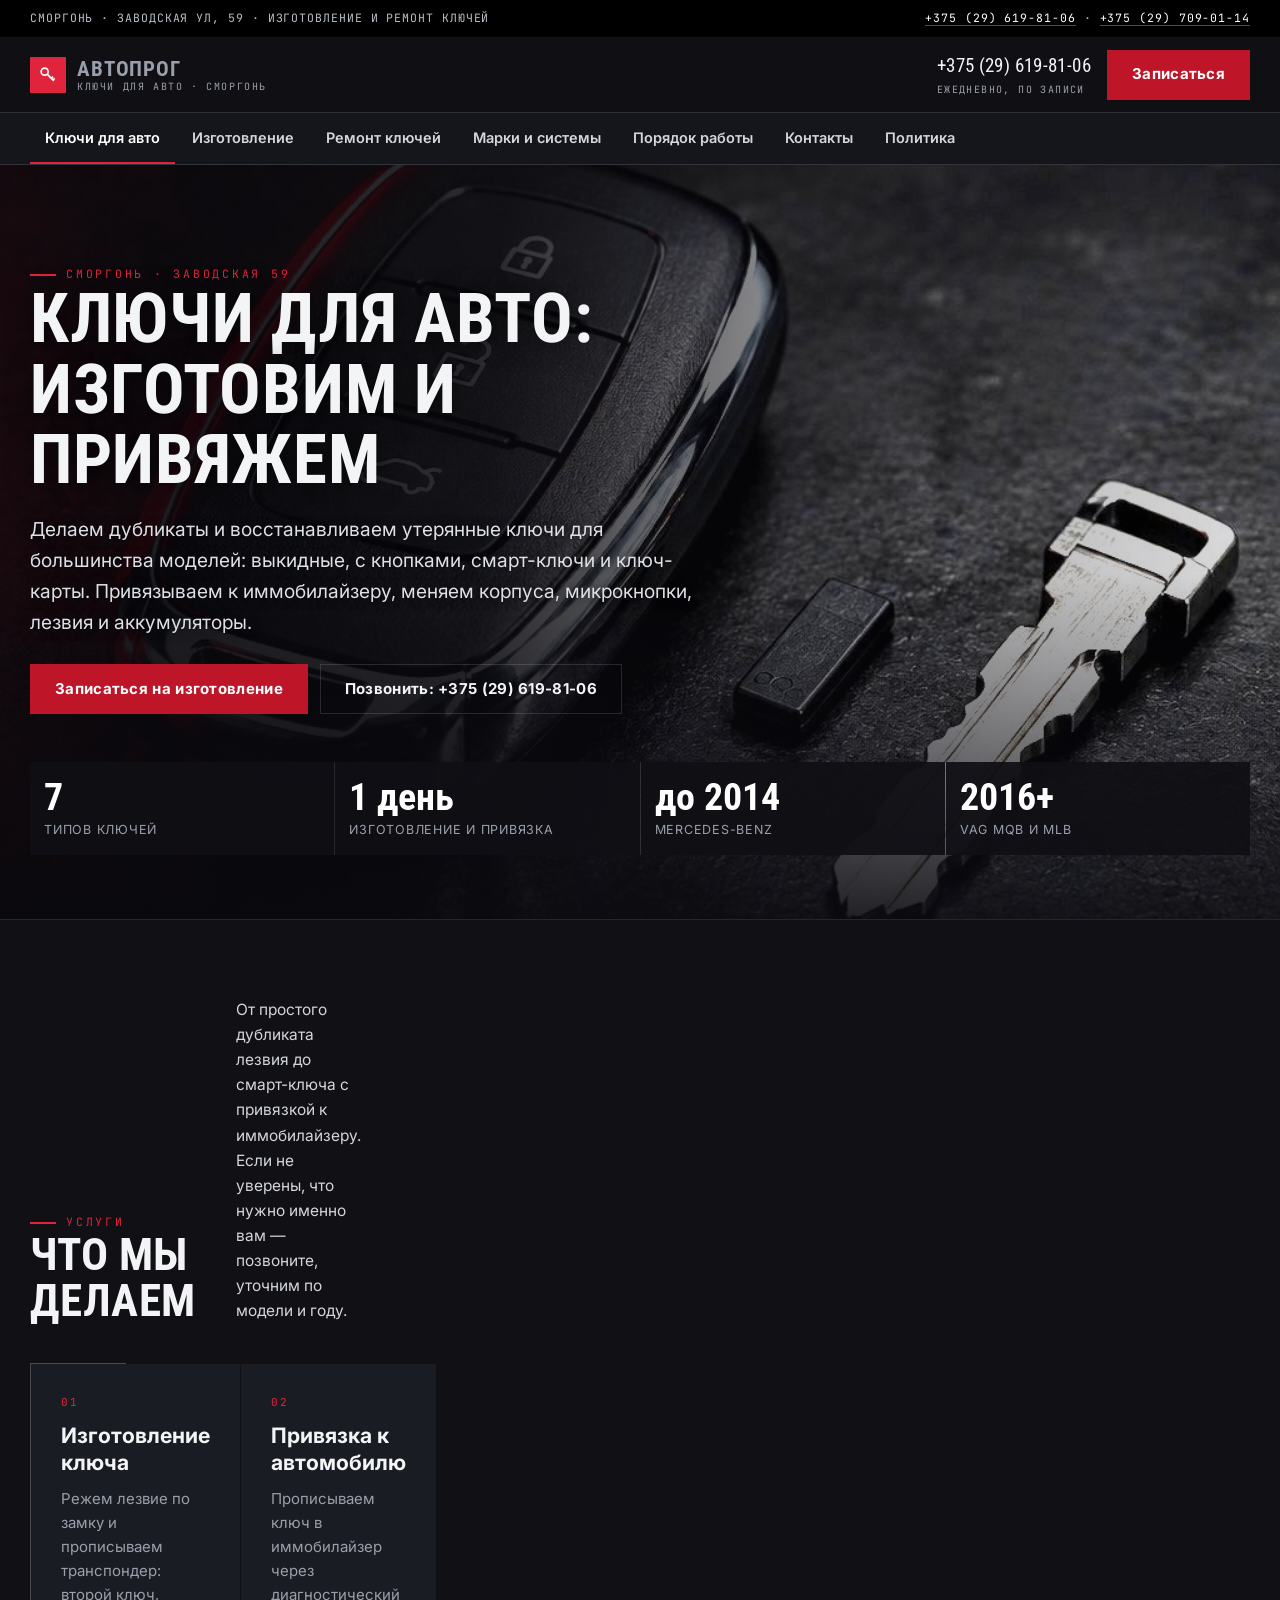
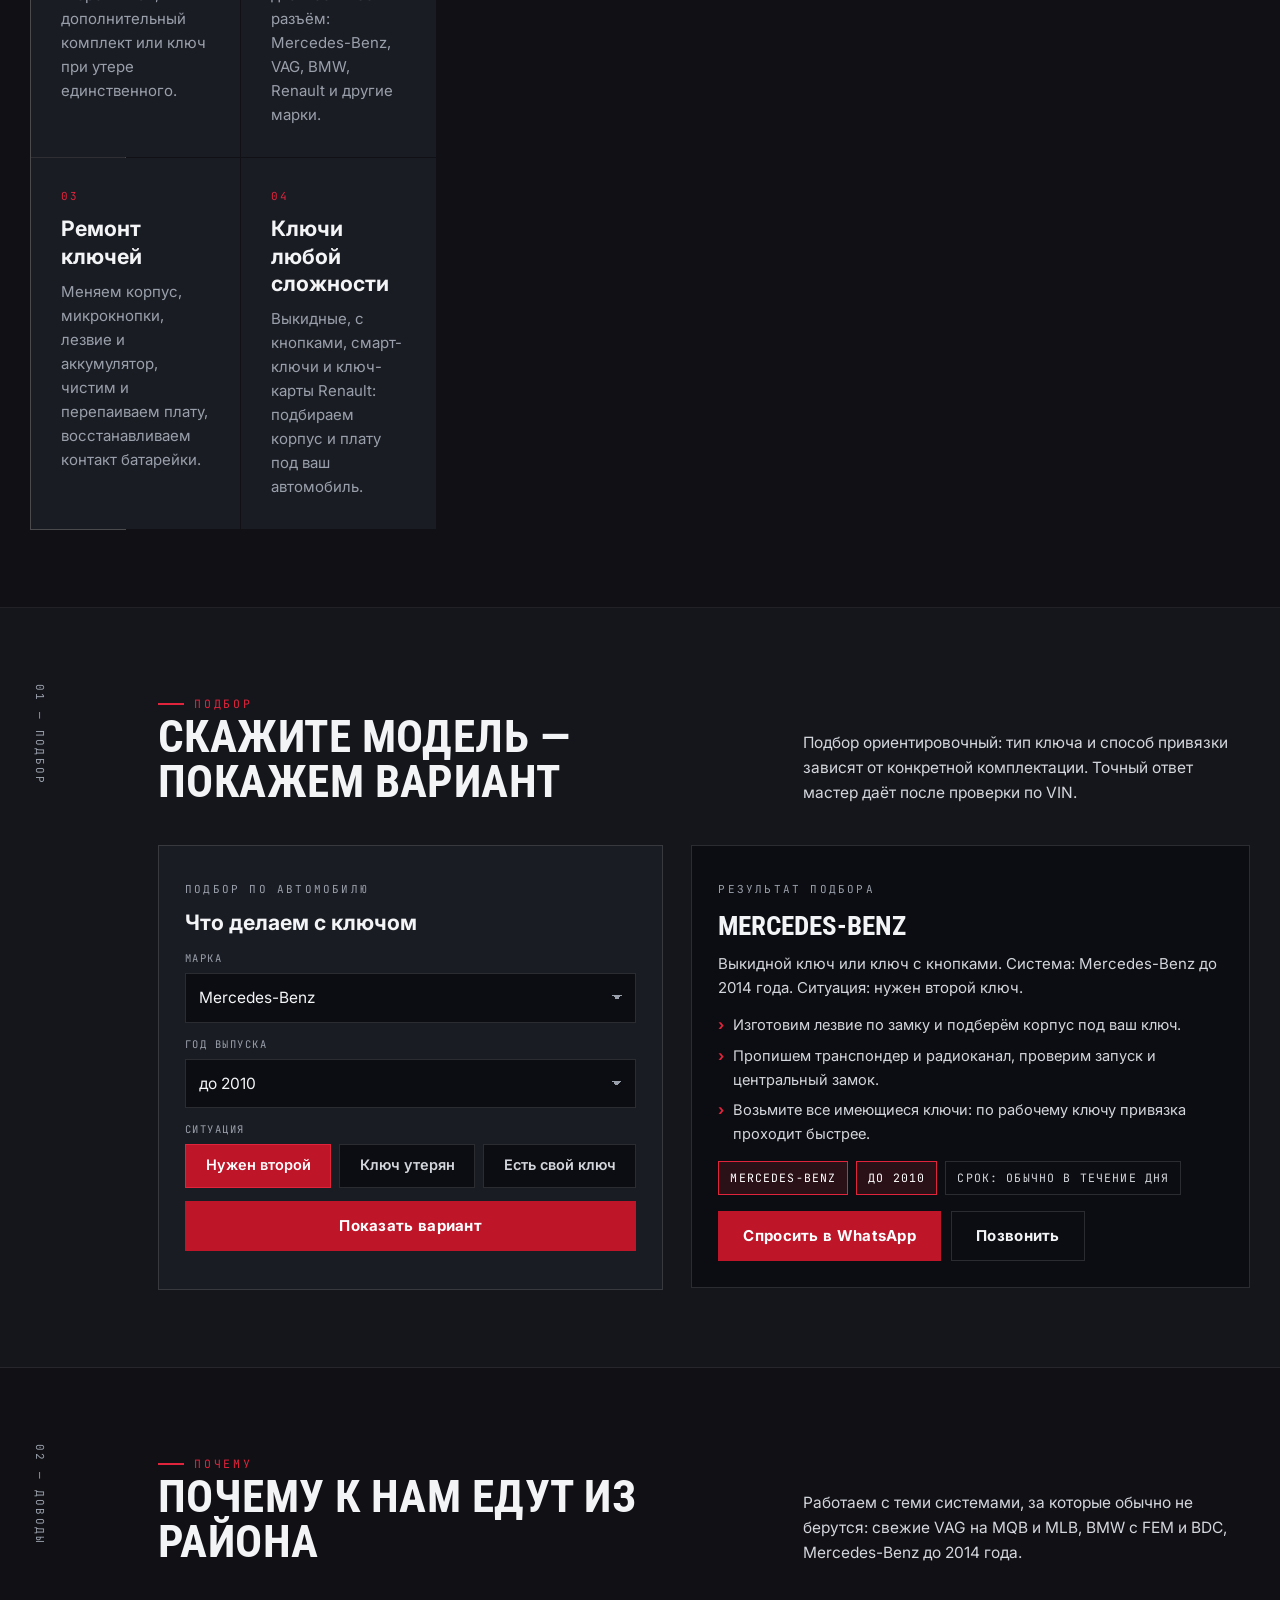
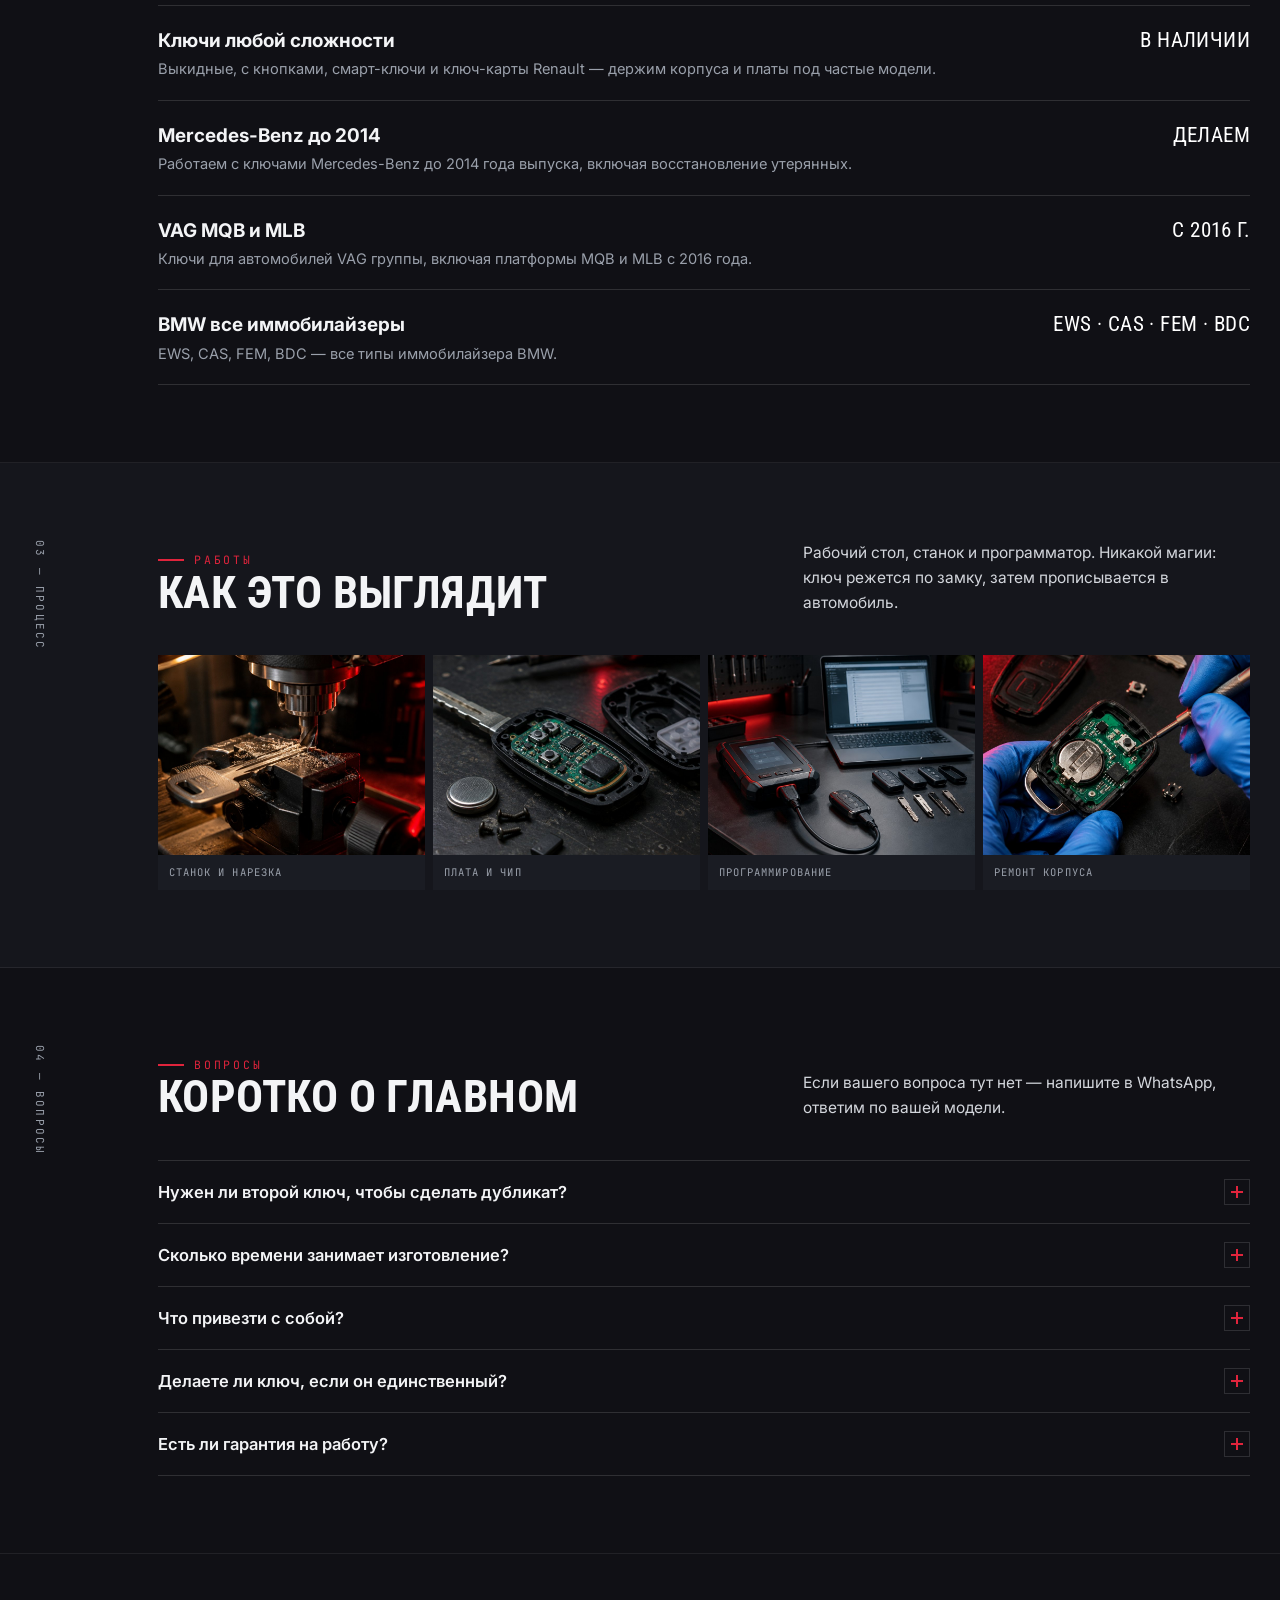
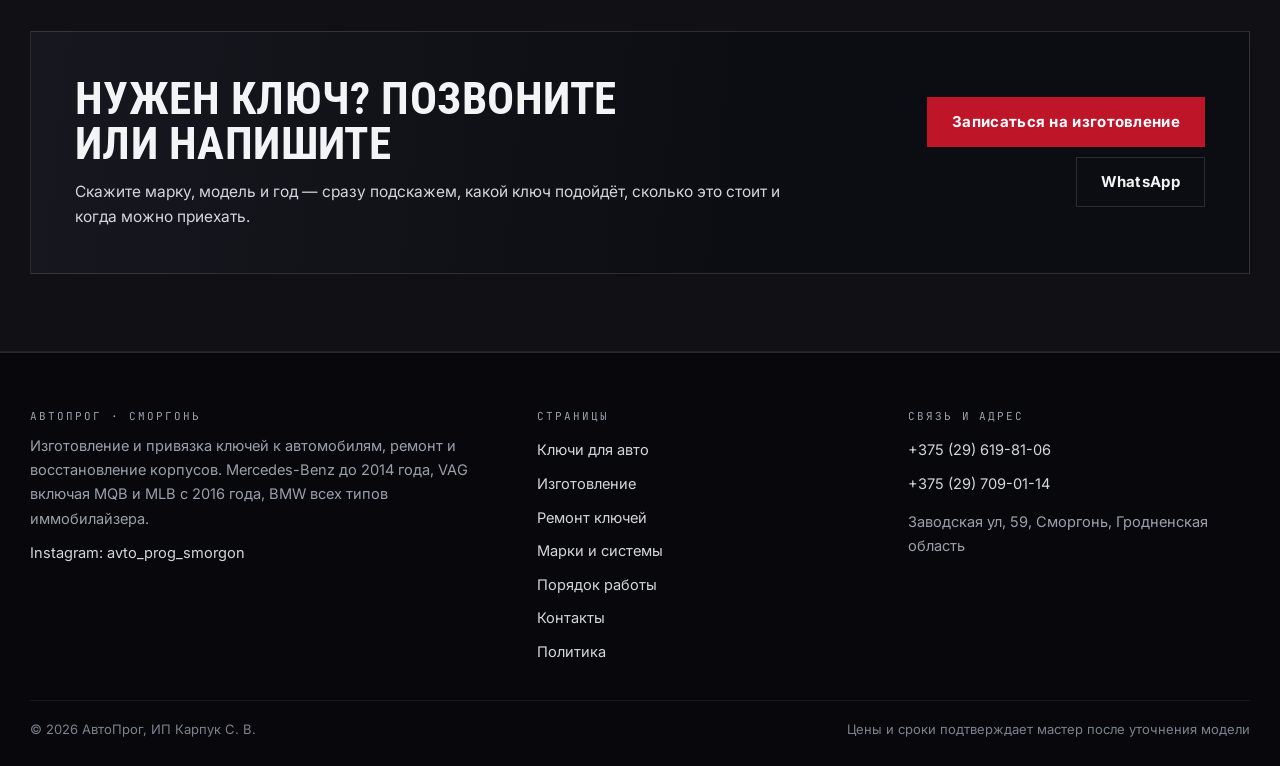
==== index.html @ d02c35fc "Сайт мастерской автомобильных ключей: 7 страниц, подбор ключа по авто, разбор поломки" ====
<!doctype html>
<html lang="ru"><head>
<meta charset="utf-8">
<meta name="viewport" content="width=device-width,initial-scale=1">
<title>Изготовление автомобильных ключей в Сморгони — АвтоПрог</title>
<meta name="description" content="Изготовление и привязка ключей к автомобилям в Сморгони: Mercedes-Benz до 2014, VAG включая MQB и MLB с 2016, BMW EWS, CAS, FEM, BDC. Ремонт ключей, замена корпусов, кнопок, лезвий и аккумуляторов.">
<meta name="theme-color" content="#101015">
<link rel="icon" href="assets/img/favicon.svg" type="image/svg+xml">
<link rel="preconnect" href="https://fonts.googleapis.com"><link rel="preconnect" href="https://fonts.gstatic.com" crossorigin>
<link href="https://fonts.googleapis.com/css2?family=Roboto+Condensed:wght@400;700&family=Inter:wght@400;500;600;700&family=JetBrains+Mono:wght@400;500&display=swap" rel="stylesheet">
<style>
:root{--bg:#101015;--bg2:#15161C;--panel:#1A1C23;--ink:#F3F4F6;--mut:#9AA0AB;--line:rgba(255,255,255,.13);--red:#E0243C;--red-d:#BF1529}
*{box-sizing:border-box}html{overflow-x:clip;font-size:18px}
body{margin:0;background:var(--bg);color:var(--ink);font-family:Inter,system-ui,sans-serif;line-height:1.6;overflow-x:clip}
img{display:block;max-width:100%}
a{color:inherit;text-decoration:none}
h1,h2{font-family:'Roboto Condensed',Impact,sans-serif;font-weight:700;text-transform:uppercase;line-height:1.02;margin:0}
.wrap{width:min(1220px,100% - 40px);margin:0 auto}
.hdr{position:sticky;top:0;z-index:70;background:rgba(16,16,21,.96);border-bottom:1px solid var(--line)}
.btn{display:inline-flex;align-items:center;min-height:50px;padding:0 24px;background:var(--red-d);color:#fff;font-weight:700;font-size:15px}
.strip{overflow-x:auto;border-bottom:1px solid var(--line);background:var(--bg2)}
.strip a{flex:none;padding:13px 15px;font-size:14.5px;font-weight:600;white-space:nowrap;color:#D3D6DC}
.drawer{position:fixed;inset:0;z-index:140;display:none;background:rgba(6,6,10,.72)}
.drawer[data-open="true"]{display:block}
.drawer__inner{position:fixed;inset:0;background:#101015;padding:18px;overflow-y:auto;display:flex;flex-direction:column}
.is-locked{overflow:hidden}
[hidden]{display:none!important}
</style>
<link rel="stylesheet" href="assets/css/site.v1.css">
</head><body>
<div class="topbar"><div class="wrap topbar__in">
<span>Сморгонь · Заводская ул, 59 · изготовление и ремонт ключей</span>
<span><a href="tel:+375296198106">+375 (29) 619-81-06</a> · <a href="tel:+375297090114">+375 (29) 709-01-14</a></span>
</div></div>
<header class="hdr"><div class="wrap hdr__in">
<a class="logo" href="index.html"><i><svg viewBox="0 0 24 24" width="20" height="20" fill="none" stroke="#fff" stroke-width="2"><circle cx="8" cy="8" r="4.2"/><path d="M11 11l8 8M16 16l2-2M18 18l2-2"/></svg></i><span><b>АвтоПрог</b><span>ключи для авто · Сморгонь</span></span></a>
<span class="hdr__sp"></span>
<a class="hdr__tel" href="tel:+375296198106">+375 (29) 619-81-06<span>ежедневно, по записи</span></a>
<a class="btn" href="kontakty.html">Записаться</a>
<button class="burger" id="burger" aria-label="Меню" aria-expanded="false" aria-controls="drawer"><span></span><span></span><span></span></button>
</div></header>
<nav class="strip" aria-label="Страницы"><div class="wrap strip__in"><a href="index.html" aria-current="page">Ключи для авто</a><a href="izgotovlenie.html">Изготовление</a><a href="remont.html">Ремонт ключей</a><a href="marki.html">Марки и системы</a><a href="poryadok.html">Порядок работы</a><a href="kontakty.html">Контакты</a><a href="politika.html">Политика</a></div></nav>
<main>
<section class="hero"><div class="hero__bg"><img src="assets/img/hero.jpg" alt="Смарт-ключ автомобиля с чипом на тёмном верстаке" fetchpriority="high"></div><div class="wrap hero__in"><span class="kick">Сморгонь · Заводская 59</span><h1>Ключи для авто: изготовим и привяжем</h1><p class="hero__lead">Делаем дубликаты и восстанавливаем утерянные ключи для большинства моделей: выкидные, с кнопками, смарт-ключи и ключ-карты. Привязываем к иммобилайзеру, меняем корпуса, микрокнопки, лезвия и аккумуляторы.</p><div class="hero__cta"><a class="btn" href="kontakty.html">Записаться на изготовление</a><a class="btn btn--ghost" href="tel:+375296198106">Позвонить: +375 (29) 619-81-06</a></div><div class="hero__figs"><div><b>7</b><span>типов ключей</span></div><div><b>1 день</b><span>изготовление и привязка</span></div><div><b>до 2014</b><span>Mercedes-Benz</span></div><div><b>2016+</b><span>VAG MQB и MLB</span></div></div></div></section><section class="band "><div class="wrap"><div class="sect"><div><div class="sect__head"><div><span class="kick">Услуги</span><h2>Что мы делаем</h2></div><p>От простого дубликата лезвия до смарт-ключа с привязкой к иммобилайзеру. Если не уверены, что нужно именно вам — позвоните, уточним по модели и году.</p></div><div class="cards"><div class="card"><span class="card__n">01</span><h3>Изготовление ключа</h3><p>Режем лезвие по замку и прописываем транспондер: второй ключ, дополнительный комплект или ключ при утере единственного.</p></div><div class="card"><span class="card__n">02</span><h3>Привязка к автомобилю</h3><p>Прописываем ключ в иммобилайзер через диагностический разъём: Mercedes-Benz, VAG, BMW, Renault и другие марки.</p></div><div class="card"><span class="card__n">03</span><h3>Ремонт ключей</h3><p>Меняем корпус, микрокнопки, лезвие и аккумулятор, чистим и перепаиваем плату, восстанавливаем контакт батарейки.</p></div><div class="card"><span class="card__n">04</span><h3>Ключи любой сложности</h3><p>Выкидные, с кнопками, смарт-ключи и ключ-карты Renault: подбираем корпус и плату под ваш автомобиль.</p></div></div></div></div></div></section><section class="band band--alt"><div class="wrap"><div class="sect"><div class="sect__side"><span class="mono">01 — подбор</span></div><div><div class="sect__head"><div><span class="kick">Подбор</span><h2>Скажите модель — покажем вариант</h2></div><p>Подбор ориентировочный: тип ключа и способ привязки зависят от конкретной комплектации. Точный ответ мастер даёт после проверки по VIN.</p></div><div class="pick"><div class="pick__form"><span class="mono">Подбор по автомобилю</span><h3 style="margin:8px 0 14px">Что делаем с ключом</h3><div class="fld"><label for="keyMake">Марка</label><select id="keyMake"><option value="mercedes">Mercedes-Benz</option><option value="vag">Volkswagen, Audi, Skoda, Seat</option><option value="bmw">BMW</option><option value="renault">Renault</option><option value="other">Другая марка</option></select></div><div class="fld"><label for="keyYear">Год выпуска</label><select id="keyYear"><option value="old">до 2010</option><option value="mid">2011–2015</option><option value="new">2016–2019</option><option value="fresh">2020 и новее</option></select></div><div class="fld"><label>Ситуация</label><div class="seg" id="keySeg"><button type="button" data-t="second" aria-pressed="true">Нужен второй</button><button type="button" data-t="lost" aria-pressed="false">Ключ утерян</button><button type="button" data-t="bind" aria-pressed="false">Есть свой ключ</button></div></div><button class="btn" type="button" id="pickGo" style="width:100%">Показать вариант</button><p class="msg" id="pickMsg"></p></div><div class="pick__out" id="pickOut"></div></div></div></div></div></section><section class="band "><div class="wrap"><div class="sect"><div class="sect__side"><span class="mono">02 — доводы</span></div><div><div class="sect__head"><div><span class="kick">Почему</span><h2>Почему к нам едут из района</h2></div><p>Работаем с теми системами, за которые обычно не берутся: свежие VAG на MQB и MLB, BMW с FEM и BDC, Mercedes-Benz до 2014 года.</p></div><div class="rows"><div class="row"><div><h3>Ключи любой сложности</h3><p>Выкидные, с кнопками, смарт-ключи и ключ-карты Renault — держим корпуса и платы под частые модели.</p></div><span class="row__p">в наличии</span></div><div class="row"><div><h3>Mercedes-Benz до 2014</h3><p>Работаем с ключами Mercedes-Benz до 2014 года выпуска, включая восстановление утерянных.</p></div><span class="row__p">делаем</span></div><div class="row"><div><h3>VAG MQB и MLB</h3><p>Ключи для автомобилей VAG группы, включая платформы MQB и MLB с 2016 года.</p></div><span class="row__p">с 2016 г.</span></div><div class="row"><div><h3>BMW все иммобилайзеры</h3><p>EWS, CAS, FEM, BDC — все типы иммобилайзера BMW.</p></div><span class="row__p">EWS · CAS · FEM · BDC</span></div></div></div></div></div></section><section class="band band--alt"><div class="wrap"><div class="sect"><div class="sect__side"><span class="mono">03 — процесс</span></div><div><div class="sect__head"><div><span class="kick">Работы</span><h2>Как это выглядит</h2></div><p>Рабочий стол, станок и программатор. Никакой магии: ключ режется по замку, затем прописывается в автомобиль.</p></div><div class="gal"><figure><img src="assets/img/machine.jpg" alt="Станок для нарезки лезвия ключа" loading="lazy"><figcaption>Станок и нарезка</figcaption></figure><figure><img src="assets/img/chip.jpg" alt="Открытый ключ: плата, микрокнопки и чип" loading="lazy"><figcaption>Плата и чип</figcaption></figure><figure><img src="assets/img/bench.jpg" alt="Программатор и ноутбук на верстаке" loading="lazy"><figcaption>Программирование</figcaption></figure><figure><img src="assets/img/repair.jpg" alt="Замена микрокнопки в корпусе ключа" loading="lazy"><figcaption>Ремонт корпуса</figcaption></figure></div></div></div></div></section><section class="band "><div class="wrap"><div class="sect"><div class="sect__side"><span class="mono">04 — вопросы</span></div><div><div class="sect__head"><div><span class="kick">Вопросы</span><h2>Коротко о главном</h2></div><p>Если вашего вопроса тут нет — напишите в WhatsApp, ответим по вашей модели.</p></div><div class="faq"><div class="faq__i" data-open="false"><button class="faq__q" type="button" aria-expanded="false">Нужен ли второй ключ, чтобы сделать дубликат?<i></i></button><div class="faq__a"><p>Для большинства автомобилей да: привязка нового ключа идёт через уже существующий рабочий ключ. Если ключ единственный или утерян, способ зависит от модели — уточните по телефону.</p></div></div><div class="faq__i" data-open="false"><button class="faq__q" type="button" aria-expanded="false">Сколько времени занимает изготовление?<i></i></button><div class="faq__a"><p>Обычно в течение дня, при наличии корпуса и чипа под вашу модель. По редким комплектациям срок может быть больше — предупредим заранее.</p></div></div><div class="faq__i" data-open="false"><button class="faq__q" type="button" aria-expanded="false">Что привезти с собой?<i></i></button><div class="faq__a"><p>Автомобиль, документы на него и все имеющиеся ключи. Для привязки машина нужна на месте: прописываем ключ в её иммобилайзер.</p></div></div><div class="faq__i" data-open="false"><button class="faq__q" type="button" aria-expanded="false">Делаете ли ключ, если он единственный?<i></i></button><div class="faq__a"><p>Да, для большинства моделей. Способ зависит от системы: где-то достаточно данных по VIN, где-то нужен демонтаж блока.</p></div></div><div class="faq__i" data-open="false"><button class="faq__q" type="button" aria-expanded="false">Есть ли гарантия на работу?<i></i></button><div class="faq__a"><p>На изготовление и привязку даём гарантию: если ключ перестал работать не по вашей вине, разберёмся и исправим.</p></div></div></div></div></div></div></section><section class="band"><div class="wrap"><div class="cta"><div><h2>Нужен ключ? Позвоните или напишите</h2><p>Скажите марку, модель и год — сразу подскажем, какой ключ подойдёт, сколько это стоит и когда можно приехать.</p></div><div class="cta__act"><a class="btn" href="kontakty.html">Записаться на изготовление</a><a class="btn btn--ghost" href="https://wa.me/375296198106">WhatsApp</a></div></div></div></section></main>
<footer class="foot"><div class="wrap">
<div class="foot__grid">
<div><h4>АвтоПрог · Сморгонь</h4><p>Изготовление и привязка ключей к автомобилям, ремонт и восстановление корпусов. Mercedes-Benz до 2014 года, VAG включая MQB и MLB с 2016 года, BMW всех типов иммобилайзера.</p>
<p style="margin-top:10px"><a href="https://www.instagram.com/avto_prog_smorgon/" target="_blank" rel="noopener" style="padding:0">Instagram: avto_prog_smorgon</a></p></div>
<div><h4>Страницы</h4><a href="index.html">Ключи для авто</a><a href="izgotovlenie.html">Изготовление</a><a href="remont.html">Ремонт ключей</a><a href="marki.html">Марки и системы</a><a href="poryadok.html">Порядок работы</a><a href="kontakty.html">Контакты</a><a href="politika.html">Политика</a></div>
<div><h4>Связь и адрес</h4>
<a href="tel:+375296198106">+375 (29) 619-81-06</a><a href="tel:+375297090114">+375 (29) 709-01-14</a>
<p style="margin-top:8px">Заводская ул, 59, Сморгонь, Гродненская область</p></div>
</div>
<div class="foot__bot"><span>© 2026 АвтоПрог, ИП Карпук С. В.</span><span>Цены и сроки подтверждает мастер после уточнения модели</span></div>
</div></footer>
<div class="fbar">
<a href="tel:+375296198106"><svg viewBox="0 0 24 24"><path d="M5 4h4l2 5-2.5 1.5a12 12 0 0 0 5 5L15 13l5 2v4a2 2 0 0 1-2 2A16 16 0 0 1 3 6a2 2 0 0 1 2-2z"/></svg>Позвонить</a>
<a href="https://wa.me/375296198106"><svg viewBox="0 0 24 24"><path d="M12 3a9 9 0 0 0-7.8 13.5L3 21l4.6-1.2A9 9 0 1 0 12 3z"/></svg>WhatsApp</a>
<a href="viber://chat?number=%2B375296198106"><svg viewBox="0 0 24 24"><path d="M12 3c5 0 9 3.4 9 7.6 0 4.2-4 7.6-9 7.6-1 0-2-.1-2.9-.4L5 20l.8-3.2C4.1 15.3 3 13.1 3 10.6 3 6.4 7 3 12 3z"/></svg>Viber</a>
<a href="https://t.me/+375296198106" target="_blank" rel="noopener"><svg viewBox="0 0 24 24"><path d="M21 4L3 11l5 2 2 6 3-4 5 3z"/></svg>Telegram</a>
</div>
<div class="drawer" id="drawer" data-open="false" aria-hidden="true"><div class="drawer__inner">
<div class="drawer__top"><span class="mono">Меню</span><button class="drawer__close" id="drawerClose" aria-label="Закрыть меню"></button></div>
<a href="index.html">Ключи для авто</a><a href="izgotovlenie.html">Изготовление</a><a href="remont.html">Ремонт ключей</a><a href="marki.html">Марки и системы</a><a href="poryadok.html">Порядок работы</a><a href="kontakty.html">Контакты</a><a href="politika.html">Политика</a>
<a class="btn" href="https://wa.me/375296198106" target="_blank" rel="noopener" style="margin-top:18px">Написать в WhatsApp</a>
</div></div>
<script src="assets/js/main.v1.js" defer></script>
</body></html>
---- assets/css/site.v1.css ----
:root{
--bg:#101015;--bg2:#15161C;--panel:#1A1C23;--panel2:#22242D;
--ink:#F3F4F6;--ink2:#D3D6DC;--mut:#9AA0AB;--line:rgba(255,255,255,.13);--line2:rgba(255,255,255,.07);
--red:#E0243C;--red-d:#BF1529;--red-s:rgba(224,36,60,.14);--ok:#3FBF7F;
--f-d:'Roboto Condensed','Arial Narrow',Impact,sans-serif;
--f-t:'Inter','Segoe UI',system-ui,sans-serif;
--f-m:'JetBrains Mono',ui-monospace,monospace;
--sh:0 22px 60px rgba(0,0,0,.45)}
*{box-sizing:border-box}
html{-webkit-text-size-adjust:100%;font-size:18px;overflow-x:clip;scroll-behavior:smooth}
body{margin:0;background:var(--bg);color:var(--ink);font-family:var(--f-t);font-size:18px;line-height:1.62;overflow-x:clip;-webkit-font-smoothing:antialiased}
img{display:block;max-width:100%;height:auto}
a{color:inherit;text-decoration:none}
h1,h2,h3,h4{font-family:var(--f-d);font-weight:700;line-height:1.02;margin:0;letter-spacing:.01em;text-transform:uppercase}
h1{font-size:clamp(2.3rem,5.4vw,4.6rem)}
h2{font-size:clamp(1.7rem,3.5vw,2.9rem)}
h3{font-size:1.18rem;text-transform:none;letter-spacing:0;font-family:var(--f-t);font-weight:700;line-height:1.28}
p{margin:0}
ul{margin:0;padding:0;list-style:none}
.wrap{width:min(1220px,100% - 40px);margin:0 auto}
.mono{font-family:var(--f-m);font-size:11px;letter-spacing:.2em;text-transform:uppercase;color:var(--mut)}
.kick{display:inline-flex;align-items:center;gap:10px;font-family:var(--f-m);font-size:11.5px;letter-spacing:.24em;text-transform:uppercase;color:var(--red)}
.kick::before{content:"";width:26px;height:2px;background:currentColor}
.topbar{background:#000;border-bottom:1px solid var(--line2)}
.topbar__in{display:flex;justify-content:space-between;gap:14px;flex-wrap:wrap;padding:9px 0;font-family:var(--f-m);font-size:11.5px;letter-spacing:.08em;color:#B9BEC8;text-transform:uppercase}
.topbar a{color:#fff;border-bottom:1px solid rgba(255,255,255,.3)}
.hdr{position:sticky;top:0;z-index:70;background:rgba(16,16,21,.94);backdrop-filter:blur(14px);border-bottom:1px solid var(--line)}
.hdr__in{display:flex;align-items:center;gap:16px;padding:12px 0}
.logo{display:flex;align-items:center;gap:11px;line-height:1.1;flex:none}
.logo i{width:36px;height:36px;flex:none;background:var(--red);display:grid;place-items:center;font-family:var(--f-d);font-size:19px;color:#fff}
.logo b{font-family:var(--f-d);font-size:21px;text-transform:uppercase;letter-spacing:.04em;font-weight:700}
.logo span{display:block;font-family:var(--f-m);font-size:10px;letter-spacing:.16em;text-transform:uppercase;color:var(--mut)}
.hdr__sp{flex:1}
.hdr__tel{font-family:var(--f-d);font-size:19px;letter-spacing:.02em;white-space:nowrap}
.hdr__tel span{display:block;font-family:var(--f-m);font-size:10px;letter-spacing:.14em;color:var(--mut);text-transform:uppercase}
.btn{display:inline-flex;align-items:center;justify-content:center;gap:9px;min-height:50px;padding:0 24px;border:1px solid var(--red-d);background:var(--red-d);color:#fff;font-family:var(--f-t);font-weight:700;font-size:15px;letter-spacing:.02em;cursor:pointer;transition:.18s}
.btn:hover{background:var(--red);border-color:var(--red)}
.btn--ghost{background:transparent;border-color:var(--line);color:var(--ink)}
.btn--ghost:hover{background:rgba(255,255,255,.06);border-color:rgba(255,255,255,.4)}
.btn--red{background:transparent;border-color:var(--red);color:var(--ink)}
.burger{display:none;flex-direction:column;justify-content:center;gap:5px;width:48px;height:48px;background:none;border:1px solid var(--line);cursor:pointer;padding:0 12px;flex:none}
.burger span{height:2px;background:var(--ink);display:block;transition:.2s}
.strip{border-bottom:1px solid var(--line);background:var(--bg2)}
.strip__in{display:flex;gap:2px;overflow-x:auto;scrollbar-width:none;-webkit-overflow-scrolling:touch;position:relative}
.strip__in::-webkit-scrollbar{display:none}
.strip a{flex:none;padding:13px 15px;font-size:14.5px;font-weight:600;color:var(--ink2);border-bottom:2px solid transparent;white-space:nowrap}
.strip a:hover{color:#fff}
.strip a[aria-current]{color:#fff;border-color:var(--red)}


/* герой */
.hero{position:relative;background:#05050A;overflow:hidden;border-bottom:1px solid var(--line)}
.hero__bg{position:absolute;inset:0}
.hero__bg img{width:100%;height:100%;object-fit:cover;object-position:62% 50%}
.hero__bg::after{content:"";position:absolute;inset:0;background:
linear-gradient(94deg,rgba(8,8,13,.94) 0%,rgba(9,9,14,.86) 38%,rgba(10,10,16,.34) 66%,rgba(10,10,16,.12) 100%),
linear-gradient(0deg,rgba(10,10,16,.86) 0%,rgba(10,10,16,0) 46%)}
.hero__in{position:relative;padding:clamp(48px,7vw,96px) 0 clamp(40px,5vw,64px)}
.hero h1{max-width:19ch;text-shadow:0 2px 26px rgba(0,0,0,.55)}
.hero__lead{max-width:56ch;margin-top:18px;font-size:clamp(1rem,1.5vw,1.16rem);color:#DDE0E6;text-shadow:0 1px 12px rgba(0,0,0,.6)}
.hero__cta{display:flex;flex-wrap:wrap;gap:12px;margin-top:26px}
.hero__figs{display:grid;grid-template-columns:repeat(4,1fr);gap:1px;margin-top:clamp(30px,4vw,48px);background:var(--line)}
.hero__figs div{background:rgba(12,12,18,.92);padding:16px 14px}
.hero__figs b{display:block;font-family:var(--f-d);font-size:clamp(1.5rem,3vw,2.3rem);color:#fff;line-height:1}
.hero__figs span{display:block;margin-top:6px;font-size:12.5px;line-height:1.35;color:var(--mut);text-transform:uppercase;letter-spacing:.06em}
@media(max-width:760px){.hero__figs{grid-template-columns:repeat(2,1fr)}}

/* секции */
.band{padding:clamp(46px,6vw,86px) 0;border-bottom:1px solid var(--line2)}
.band--alt{background:var(--bg2)}
.band--panel{background:var(--panel)}
.sect__head{display:grid;gap:14px;margin-bottom:clamp(24px,3.4vw,40px)}
@media(min-width:900px){.sect__head{grid-template-columns:1.15fr .85fr;align-items:end;gap:40px}
.sect__head p{font-size:15.5px;color:var(--ink2)}}
.sect{display:grid;gap:24px}
@media(min-width:980px){.sect{grid-template-columns:96px minmax(0,1fr);gap:32px;align-items:start}
.sect__side{position:sticky;top:110px}}
.sect__side .mono{writing-mode:vertical-rl}
@media(max-width:979px){.sect__side{display:none}}

/* карточки услуг */
.cards{display:grid;gap:1px;background:var(--line);border:1px solid var(--line)}
@media(min-width:760px){.cards{grid-template-columns:repeat(2,1fr)}}
@media(min-width:1080px){.cards--3{grid-template-columns:repeat(3,1fr)}}
.card{background:var(--panel);padding:clamp(20px,2.6vw,30px);display:flex;flex-direction:column;gap:10px;position:relative;transition:.2s}
.card:hover{background:var(--panel2)}
.card__n{font-family:var(--f-m);font-size:11px;letter-spacing:.18em;color:var(--red)}
.card p{font-size:15px;color:var(--mut);line-height:1.6}
.card__more{margin-top:auto;padding-top:8px;font-family:var(--f-m);font-size:11.5px;letter-spacing:.16em;text-transform:uppercase;color:#fff}
.card__more::after{content:" →";color:var(--red)}

/* строки-таблица */
.rows{border-top:1px solid var(--line)}
.row{display:grid;gap:6px;padding:18px 0;border-bottom:1px solid var(--line)}
@media(min-width:820px){.row{grid-template-columns:minmax(0,1fr) 220px;gap:24px;align-items:baseline}}
.row h3{font-size:1.05rem}
.row p{font-size:14.6px;color:var(--mut);margin-top:5px}
.row__p{font-family:var(--f-d);font-size:1.15rem;letter-spacing:.02em;color:#fff;text-transform:uppercase}
@media(min-width:820px){.row__p{text-align:right}}

/* чипы и плашки */
.chips{display:flex;flex-wrap:wrap;gap:8px;margin-top:16px}
.chip{font-family:var(--f-m);font-size:11.5px;letter-spacing:.1em;text-transform:uppercase;border:1px solid var(--line);padding:7px 11px;color:var(--ink2)}
.chip--on{border-color:var(--red);color:#fff;background:var(--red-s)}
.plate{background:var(--panel);border:1px solid var(--line);padding:clamp(18px,2.4vw,26px)}
.plate h3{margin-bottom:8px}
.plate p{font-size:15px;color:var(--ink2)}
.plate--warn{border-left:3px solid var(--red)}

/* FAQ */
.faq{border-top:1px solid var(--line)}
.faq__i{border-bottom:1px solid var(--line)}
.faq__q{width:100%;display:flex;justify-content:space-between;gap:18px;align-items:center;padding:18px 0;background:none;border:0;color:var(--ink);font:600 16.5px/1.4 var(--f-t);text-align:left;cursor:pointer}
.faq__q:hover{color:#fff}
.faq__q i{flex:none;width:26px;height:26px;border:1px solid var(--line);display:grid;place-items:center;position:relative;font-style:normal}
.faq__q i::before,.faq__q i::after{content:"";position:absolute;background:var(--red)}
.faq__q i::before{width:12px;height:2px}
.faq__q i::after{width:2px;height:12px;transition:.2s}
.faq__i[data-open="true"] .faq__q i::after{transform:scaleY(0)}
.faq__a{display:none;padding:0 0 20px;max-width:80ch;font-size:15.2px;color:var(--ink2)}
.faq__i[data-open="true"] .faq__a{display:block}

/* подборщик ключа */
.pick{display:grid;gap:20px}
@media(min-width:940px){.pick{grid-template-columns:minmax(0,.95fr) minmax(0,1.05fr);gap:28px;align-items:start}}
.pick__form{background:var(--panel);border:1px solid var(--line);padding:clamp(18px,2.4vw,26px)}
.pick__out{background:#0C0D12;border:1px solid var(--line);padding:clamp(18px,2.4vw,26px);min-height:260px}
.pick__out h3{font-family:var(--f-d);font-size:1.5rem;text-transform:uppercase;font-weight:700}
.pick__out p{font-size:15px;color:var(--ink2);margin-top:8px}
.pick__list{margin-top:14px;display:grid;gap:7px;font-size:14.6px;color:var(--ink2)}
.pick__list li{display:flex;gap:9px}
.pick__list li::before{content:"›";color:var(--red);font-weight:700}
.pick__meta{display:flex;flex-wrap:wrap;gap:8px;margin-top:14px}
.fld{display:grid;gap:6px;margin-bottom:13px}
.fld label{font-family:var(--f-m);font-size:10.5px;letter-spacing:.14em;text-transform:uppercase;color:var(--mut)}
.fld input,.fld select,.fld textarea{width:100%;min-width:0;min-height:48px;background:#0C0D12;border:1px solid var(--line);color:var(--ink);padding:11px 13px;font:inherit;font-size:15.5px}
.fld select{appearance:none;background-image:linear-gradient(45deg,transparent 50%,var(--mut) 50%),linear-gradient(135deg,var(--mut) 50%,transparent 50%);background-position:calc(100% - 18px) 21px,calc(100% - 13px) 21px;background-size:5px 5px;background-repeat:no-repeat}
.fld input:focus,.fld select:focus,.fld textarea:focus{outline:none;border-color:var(--red)}
.seg{display:flex;flex-wrap:wrap;gap:8px}
.seg button{flex:1 1 auto;min-height:44px;padding:0 14px;background:#0C0D12;border:1px solid var(--line);color:var(--ink2);font:600 14.5px/1 var(--f-t);cursor:pointer}
.seg button[aria-pressed="true"]{background:var(--red-d);border-color:var(--red);color:#fff}
.msg{font-size:14.4px;margin-top:12px;color:var(--ok)}
.msg--err{color:#FF8095}


/* CTA-полоса */
.cta{background:linear-gradient(96deg,#17181F 0%,#0C0D12 60%);border:1px solid var(--line);padding:clamp(24px,4vw,44px);display:grid;gap:20px}
@media(min-width:900px){.cta{grid-template-columns:1.3fr .7fr;align-items:center;gap:36px}}
.cta h2{max-width:24ch}
.cta p{margin-top:12px;color:var(--ink2);font-size:15.5px}
.cta__act{display:flex;flex-wrap:wrap;gap:10px}
@media(min-width:900px){.cta__act{justify-content:flex-end}}

/* галерея */
.gal{display:grid;gap:8px;grid-template-columns:repeat(2,1fr)}
@media(min-width:800px){.gal{grid-template-columns:repeat(4,1fr)}}
.gal figure{margin:0;position:relative;background:var(--panel);overflow:hidden}
.gal img{width:100%;aspect-ratio:4/3;object-fit:cover;transition:.35s}
.gal figure:hover img{transform:scale(1.03)}
.gal figcaption{padding:9px 11px;font-family:var(--f-m);font-size:10.5px;letter-spacing:.1em;text-transform:uppercase;color:var(--mut)}

/* форма */
.form{background:var(--panel);border:1px solid var(--line);padding:clamp(18px,2.6vw,28px)}
.form__row{display:grid;gap:0 14px}
@media(min-width:700px){.form__row{grid-template-columns:1fr 1fr}}
.formout{margin-top:12px;font-size:14.4px;color:var(--ok)}

/* подвал */
.foot{background:#08080C;border-top:1px solid var(--line);padding:clamp(34px,5vw,58px) 0 26px;margin-bottom:0}
.foot__grid{display:grid;gap:28px}
@media(min-width:860px){.foot__grid{grid-template-columns:1.4fr 1fr 1fr}}
.foot h4{font-family:var(--f-m);font-size:11px;letter-spacing:.18em;text-transform:uppercase;color:var(--mut);margin-bottom:12px;font-weight:400}
.foot a{display:block;padding:5px 0;font-size:14.6px;color:var(--ink2)}
.foot a:hover{color:#fff}
.foot p{font-size:14.6px;color:var(--mut);line-height:1.65}
.foot__bot{display:flex;justify-content:space-between;gap:14px;flex-wrap:wrap;margin-top:30px;padding-top:18px;border-top:1px solid var(--line2);font-size:13px;color:#7C828D}

/* мобильная полоса */
.fbar{display:none}
@media(max-width:940px){
.burger{display:flex}
.hdr__tel{display:none}
.hdr .btn{display:none}
.fbar{display:grid;grid-template-columns:repeat(4,1fr);position:fixed;left:0;right:0;bottom:0;z-index:80;background:#0B0B10;border-top:1px solid var(--line);padding-bottom:env(safe-area-inset-bottom)}
.fbar a{display:flex;flex-direction:column;align-items:center;justify-content:center;gap:4px;padding:9px 4px;font-size:11px;color:var(--ink2);min-height:58px}
.fbar svg{width:19px;height:19px;stroke:currentColor;fill:none;stroke-width:1.8}
.fbar a:first-child{color:#fff;background:var(--red-d)}
body{padding-bottom:62px}
}

/* панель меню */
.drawer{position:fixed;inset:0;z-index:140;display:none;background:rgba(6,6,10,.72)}
.drawer[data-open="true"]{display:block}
.drawer__inner{position:fixed;inset:0;background:var(--bg);padding:18px;overflow-y:auto;display:flex;flex-direction:column;gap:2px}
.drawer__top{display:flex;justify-content:space-between;align-items:center;padding-bottom:14px;border-bottom:1px solid var(--line);margin-bottom:8px}
.drawer a{display:flex;align-items:center;min-height:54px;border-bottom:1px solid var(--line2);font-family:var(--f-d);font-size:19px;text-transform:uppercase;letter-spacing:.03em}
.drawer__close{width:48px;height:48px;border:1px solid var(--line);background:none;position:relative;cursor:pointer}
.drawer__close::before,.drawer__close::after{content:"";position:absolute;left:13px;right:13px;top:50%;height:2px;background:var(--ink)}
.drawer__close::before{transform:rotate(45deg)}
.drawer__close::after{transform:rotate(-45deg)}
.is-locked{overflow:hidden}
[hidden]{display:none!important}
@media(prefers-reduced-motion:reduce){*{transition:none!important;animation:none!important}}
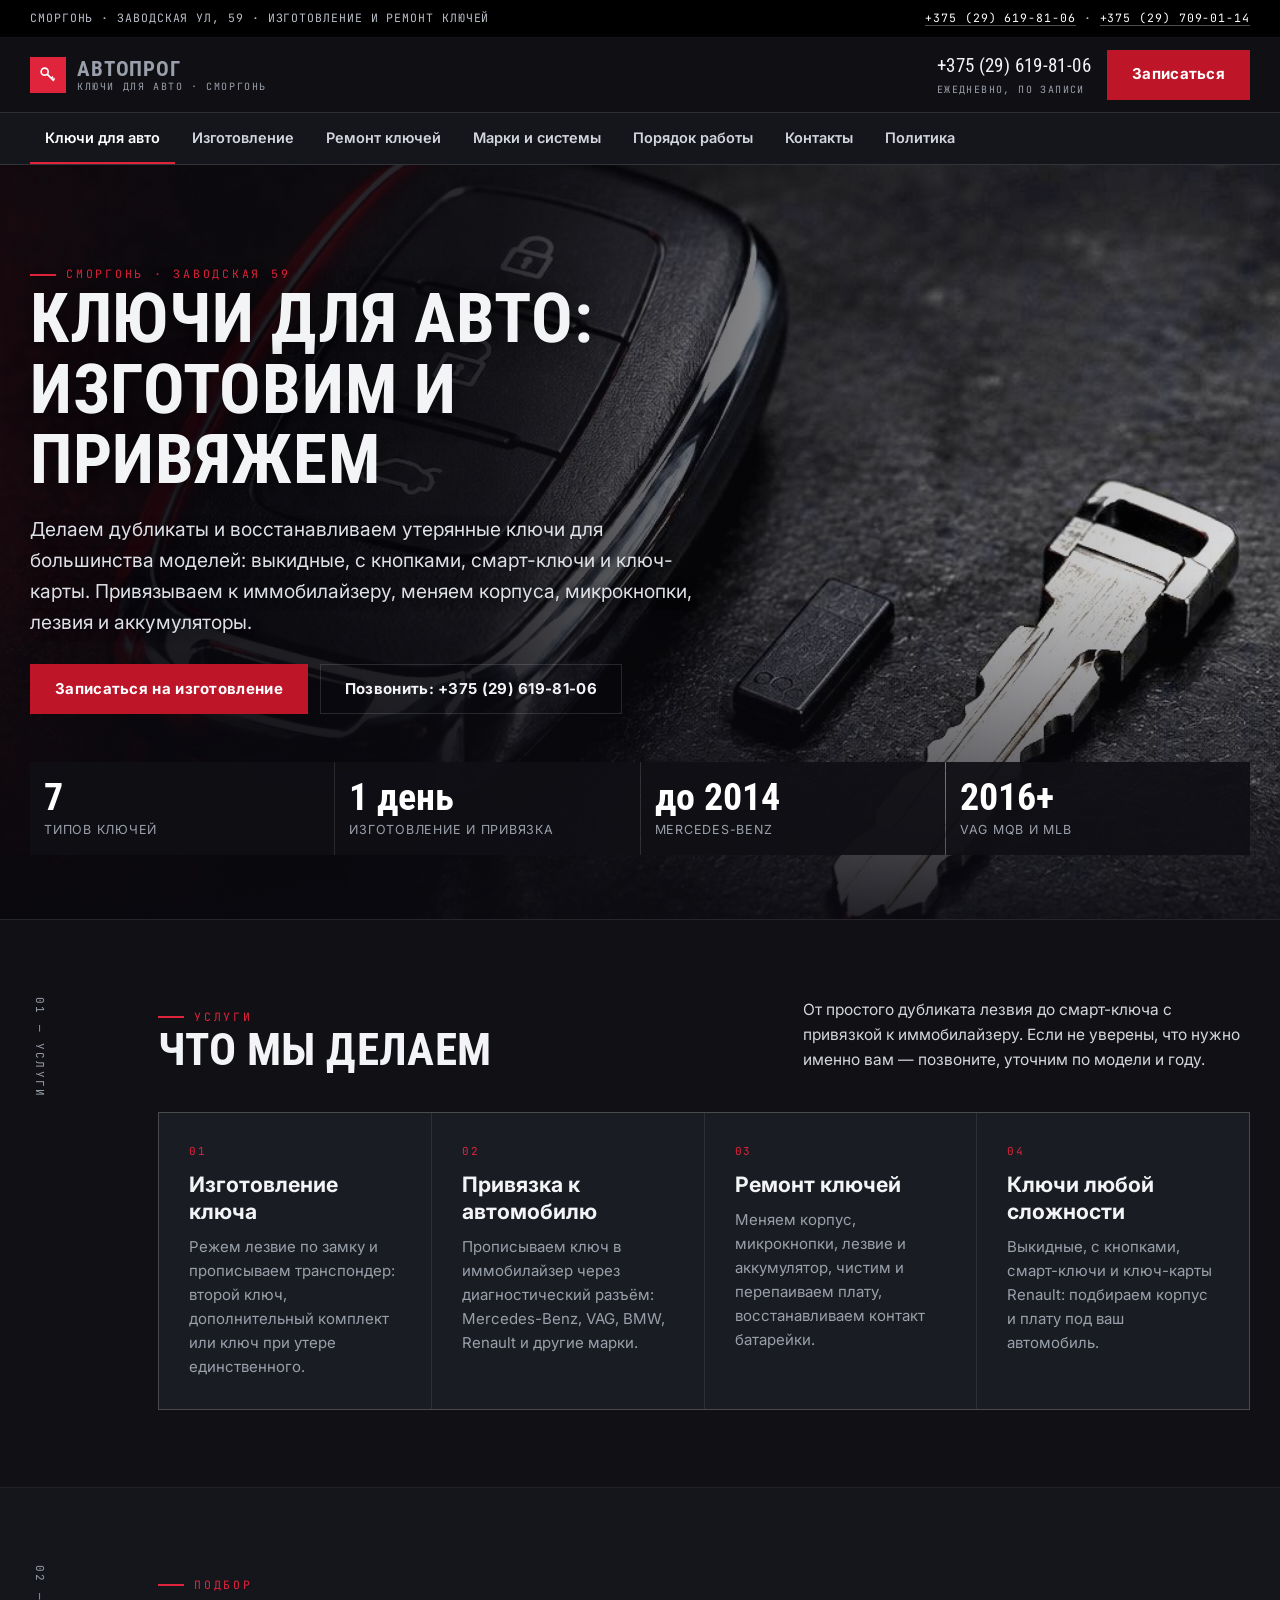
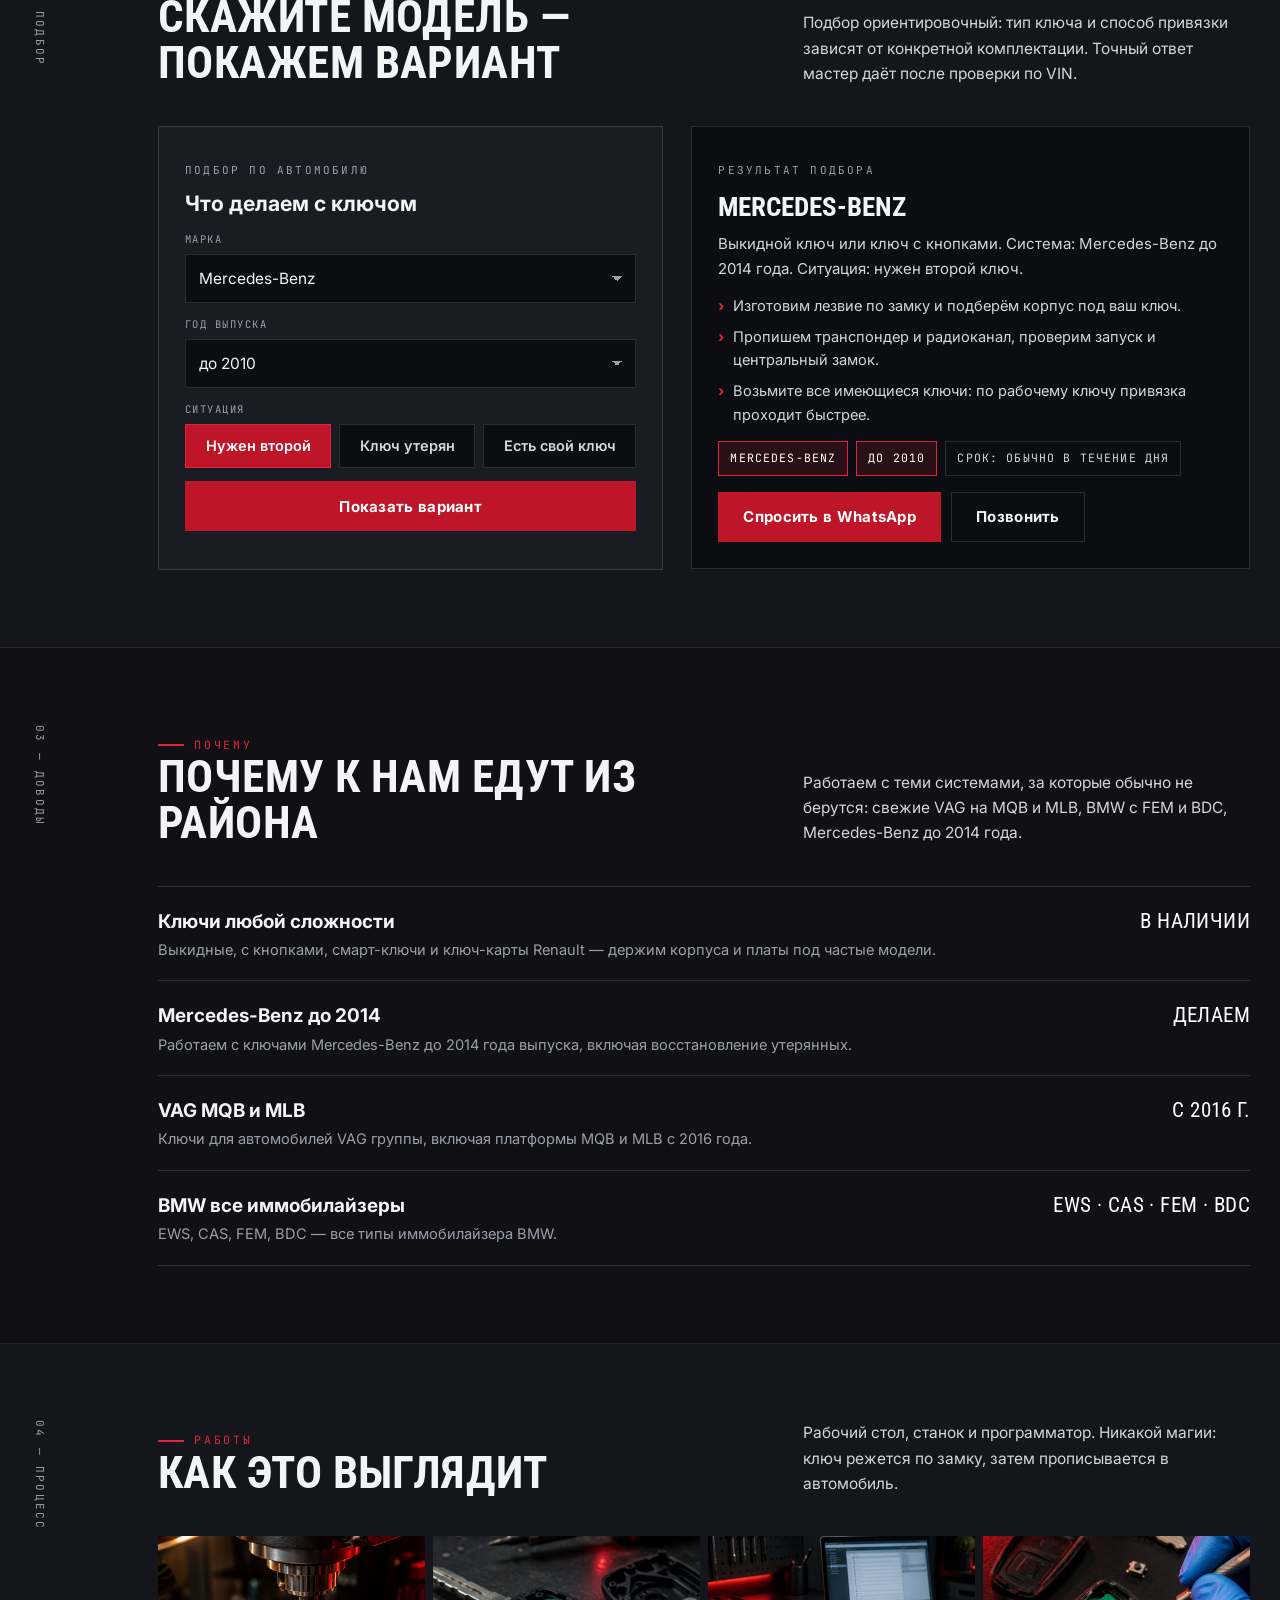
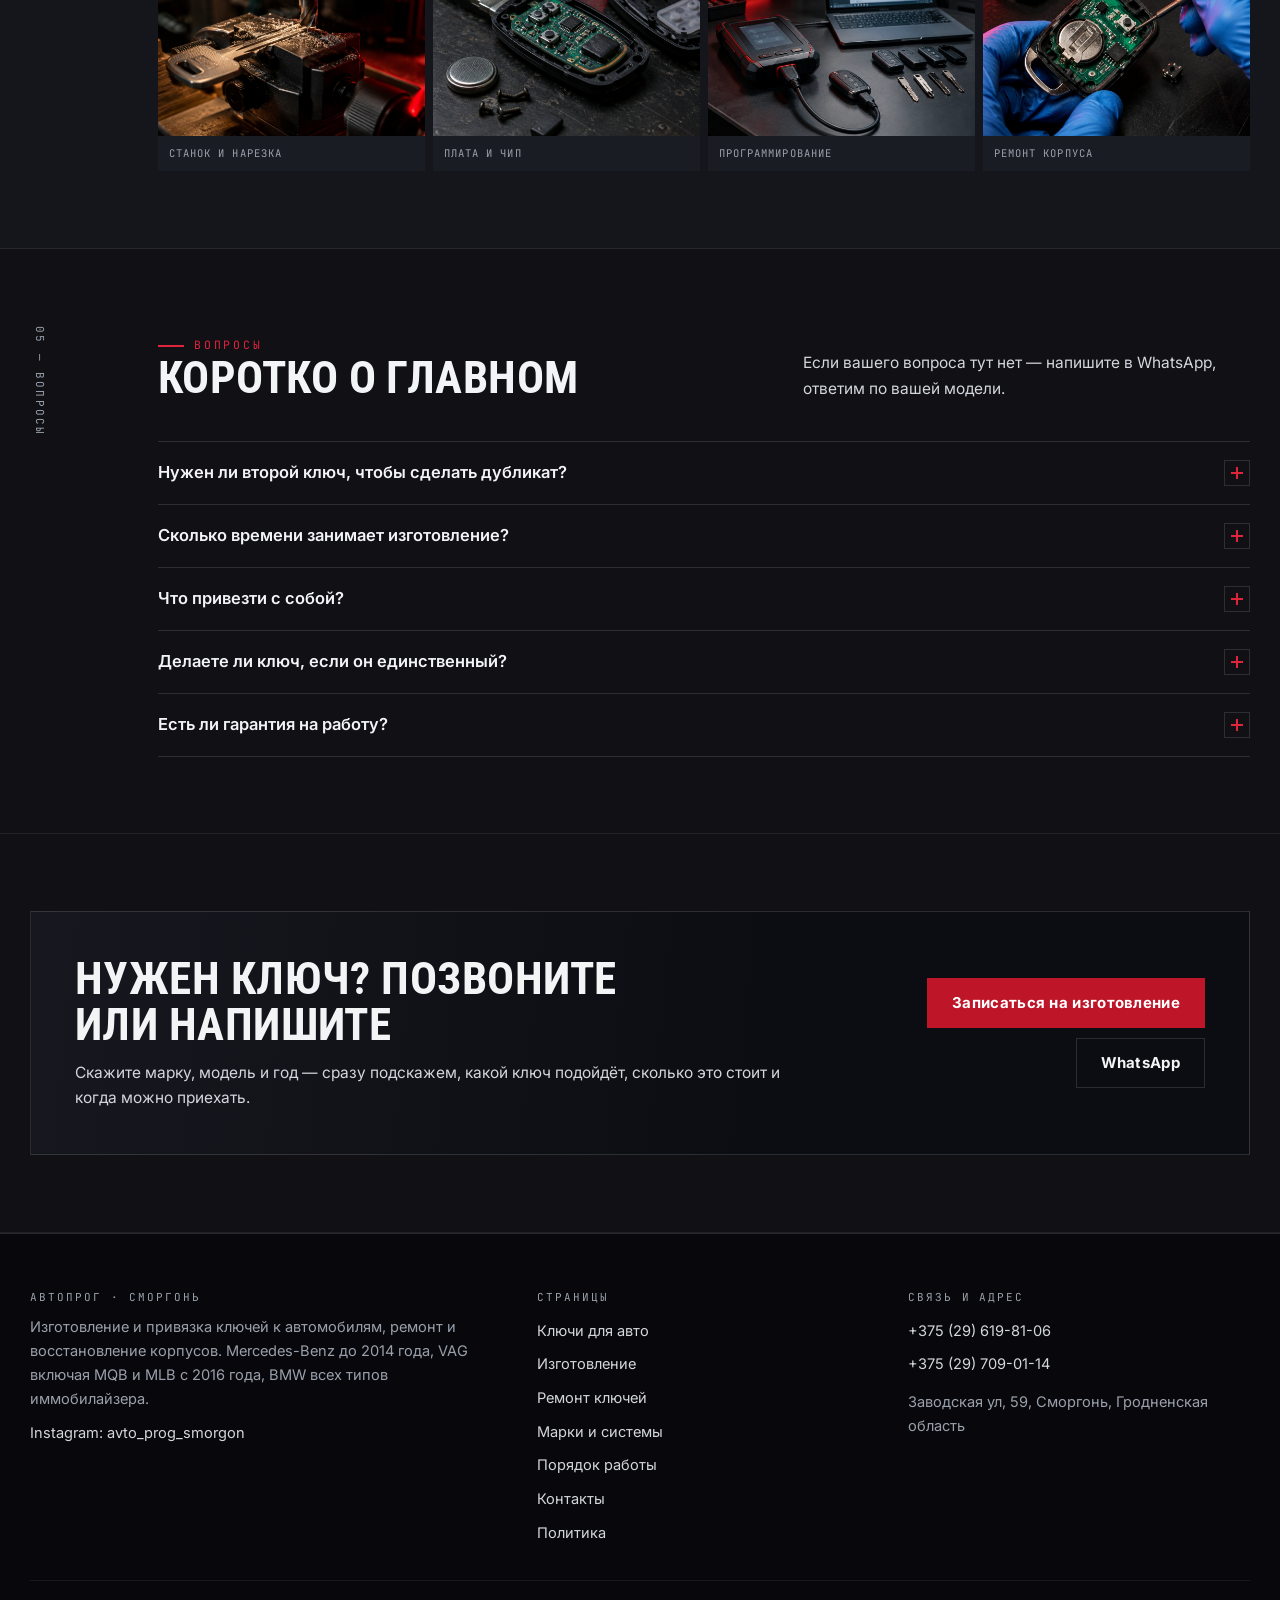
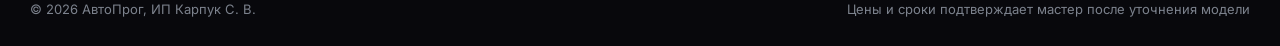
==== commit bb391445: "Сетка секций: контент на всю ширину, карточки auto-fit, сайдбар только при наличии" ====
--- a/index.html
+++ b/index.html
@@ -41,7 +41,7 @@
 </div></header>
 <nav class="strip" aria-label="Страницы"><div class="wrap strip__in"><a href="index.html" aria-current="page">Ключи для авто</a><a href="izgotovlenie.html">Изготовление</a><a href="remont.html">Ремонт ключей</a><a href="marki.html">Марки и системы</a><a href="poryadok.html">Порядок работы</a><a href="kontakty.html">Контакты</a><a href="politika.html">Политика</a></div></nav>
 <main>
-<section class="hero"><div class="hero__bg"><img src="assets/img/hero.jpg" alt="Смарт-ключ автомобиля с чипом на тёмном верстаке" fetchpriority="high"></div><div class="wrap hero__in"><span class="kick">Сморгонь · Заводская 59</span><h1>Ключи для авто: изготовим и привяжем</h1><p class="hero__lead">Делаем дубликаты и восстанавливаем утерянные ключи для большинства моделей: выкидные, с кнопками, смарт-ключи и ключ-карты. Привязываем к иммобилайзеру, меняем корпуса, микрокнопки, лезвия и аккумуляторы.</p><div class="hero__cta"><a class="btn" href="kontakty.html">Записаться на изготовление</a><a class="btn btn--ghost" href="tel:+375296198106">Позвонить: +375 (29) 619-81-06</a></div><div class="hero__figs"><div><b>7</b><span>типов ключей</span></div><div><b>1 день</b><span>изготовление и привязка</span></div><div><b>до 2014</b><span>Mercedes-Benz</span></div><div><b>2016+</b><span>VAG MQB и MLB</span></div></div></div></section><section class="band "><div class="wrap"><div class="sect"><div><div class="sect__head"><div><span class="kick">Услуги</span><h2>Что мы делаем</h2></div><p>От простого дубликата лезвия до смарт-ключа с привязкой к иммобилайзеру. Если не уверены, что нужно именно вам — позвоните, уточним по модели и году.</p></div><div class="cards"><div class="card"><span class="card__n">01</span><h3>Изготовление ключа</h3><p>Режем лезвие по замку и прописываем транспондер: второй ключ, дополнительный комплект или ключ при утере единственного.</p></div><div class="card"><span class="card__n">02</span><h3>Привязка к автомобилю</h3><p>Прописываем ключ в иммобилайзер через диагностический разъём: Mercedes-Benz, VAG, BMW, Renault и другие марки.</p></div><div class="card"><span class="card__n">03</span><h3>Ремонт ключей</h3><p>Меняем корпус, микрокнопки, лезвие и аккумулятор, чистим и перепаиваем плату, восстанавливаем контакт батарейки.</p></div><div class="card"><span class="card__n">04</span><h3>Ключи любой сложности</h3><p>Выкидные, с кнопками, смарт-ключи и ключ-карты Renault: подбираем корпус и плату под ваш автомобиль.</p></div></div></div></div></div></section><section class="band band--alt"><div class="wrap"><div class="sect"><div class="sect__side"><span class="mono">01 — подбор</span></div><div><div class="sect__head"><div><span class="kick">Подбор</span><h2>Скажите модель — покажем вариант</h2></div><p>Подбор ориентировочный: тип ключа и способ привязки зависят от конкретной комплектации. Точный ответ мастер даёт после проверки по VIN.</p></div><div class="pick"><div class="pick__form"><span class="mono">Подбор по автомобилю</span><h3 style="margin:8px 0 14px">Что делаем с ключом</h3><div class="fld"><label for="keyMake">Марка</label><select id="keyMake"><option value="mercedes">Mercedes-Benz</option><option value="vag">Volkswagen, Audi, Skoda, Seat</option><option value="bmw">BMW</option><option value="renault">Renault</option><option value="other">Другая марка</option></select></div><div class="fld"><label for="keyYear">Год выпуска</label><select id="keyYear"><option value="old">до 2010</option><option value="mid">2011–2015</option><option value="new">2016–2019</option><option value="fresh">2020 и новее</option></select></div><div class="fld"><label>Ситуация</label><div class="seg" id="keySeg"><button type="button" data-t="second" aria-pressed="true">Нужен второй</button><button type="button" data-t="lost" aria-pressed="false">Ключ утерян</button><button type="button" data-t="bind" aria-pressed="false">Есть свой ключ</button></div></div><button class="btn" type="button" id="pickGo" style="width:100%">Показать вариант</button><p class="msg" id="pickMsg"></p></div><div class="pick__out" id="pickOut"></div></div></div></div></div></section><section class="band "><div class="wrap"><div class="sect"><div class="sect__side"><span class="mono">02 — доводы</span></div><div><div class="sect__head"><div><span class="kick">Почему</span><h2>Почему к нам едут из района</h2></div><p>Работаем с теми системами, за которые обычно не берутся: свежие VAG на MQB и MLB, BMW с FEM и BDC, Mercedes-Benz до 2014 года.</p></div><div class="rows"><div class="row"><div><h3>Ключи любой сложности</h3><p>Выкидные, с кнопками, смарт-ключи и ключ-карты Renault — держим корпуса и платы под частые модели.</p></div><span class="row__p">в наличии</span></div><div class="row"><div><h3>Mercedes-Benz до 2014</h3><p>Работаем с ключами Mercedes-Benz до 2014 года выпуска, включая восстановление утерянных.</p></div><span class="row__p">делаем</span></div><div class="row"><div><h3>VAG MQB и MLB</h3><p>Ключи для автомобилей VAG группы, включая платформы MQB и MLB с 2016 года.</p></div><span class="row__p">с 2016 г.</span></div><div class="row"><div><h3>BMW все иммобилайзеры</h3><p>EWS, CAS, FEM, BDC — все типы иммобилайзера BMW.</p></div><span class="row__p">EWS · CAS · FEM · BDC</span></div></div></div></div></div></section><section class="band band--alt"><div class="wrap"><div class="sect"><div class="sect__side"><span class="mono">03 — процесс</span></div><div><div class="sect__head"><div><span class="kick">Работы</span><h2>Как это выглядит</h2></div><p>Рабочий стол, станок и программатор. Никакой магии: ключ режется по замку, затем прописывается в автомобиль.</p></div><div class="gal"><figure><img src="assets/img/machine.jpg" alt="Станок для нарезки лезвия ключа" loading="lazy"><figcaption>Станок и нарезка</figcaption></figure><figure><img src="assets/img/chip.jpg" alt="Открытый ключ: плата, микрокнопки и чип" loading="lazy"><figcaption>Плата и чип</figcaption></figure><figure><img src="assets/img/bench.jpg" alt="Программатор и ноутбук на верстаке" loading="lazy"><figcaption>Программирование</figcaption></figure><figure><img src="assets/img/repair.jpg" alt="Замена микрокнопки в корпусе ключа" loading="lazy"><figcaption>Ремонт корпуса</figcaption></figure></div></div></div></div></section><section class="band "><div class="wrap"><div class="sect"><div class="sect__side"><span class="mono">04 — вопросы</span></div><div><div class="sect__head"><div><span class="kick">Вопросы</span><h2>Коротко о главном</h2></div><p>Если вашего вопроса тут нет — напишите в WhatsApp, ответим по вашей модели.</p></div><div class="faq"><div class="faq__i" data-open="false"><button class="faq__q" type="button" aria-expanded="false">Нужен ли второй ключ, чтобы сделать дубликат?<i></i></button><div class="faq__a"><p>Для большинства автомобилей да: привязка нового ключа идёт через уже существующий рабочий ключ. Если ключ единственный или утерян, способ зависит от модели — уточните по телефону.</p></div></div><div class="faq__i" data-open="false"><button class="faq__q" type="button" aria-expanded="false">Сколько времени занимает изготовление?<i></i></button><div class="faq__a"><p>Обычно в течение дня, при наличии корпуса и чипа под вашу модель. По редким комплектациям срок может быть больше — предупредим заранее.</p></div></div><div class="faq__i" data-open="false"><button class="faq__q" type="button" aria-expanded="false">Что привезти с собой?<i></i></button><div class="faq__a"><p>Автомобиль, документы на него и все имеющиеся ключи. Для привязки машина нужна на месте: прописываем ключ в её иммобилайзер.</p></div></div><div class="faq__i" data-open="false"><button class="faq__q" type="button" aria-expanded="false">Делаете ли ключ, если он единственный?<i></i></button><div class="faq__a"><p>Да, для большинства моделей. Способ зависит от системы: где-то достаточно данных по VIN, где-то нужен демонтаж блока.</p></div></div><div class="faq__i" data-open="false"><button class="faq__q" type="button" aria-expanded="false">Есть ли гарантия на работу?<i></i></button><div class="faq__a"><p>На изготовление и привязку даём гарантию: если ключ перестал работать не по вашей вине, разберёмся и исправим.</p></div></div></div></div></div></div></section><section class="band"><div class="wrap"><div class="cta"><div><h2>Нужен ключ? Позвоните или напишите</h2><p>Скажите марку, модель и год — сразу подскажем, какой ключ подойдёт, сколько это стоит и когда можно приехать.</p></div><div class="cta__act"><a class="btn" href="kontakty.html">Записаться на изготовление</a><a class="btn btn--ghost" href="https://wa.me/375296198106">WhatsApp</a></div></div></div></section></main>
+<section class="hero"><div class="hero__bg"><img src="assets/img/hero.jpg" alt="Смарт-ключ автомобиля с чипом на тёмном верстаке" fetchpriority="high"></div><div class="wrap hero__in"><span class="kick">Сморгонь · Заводская 59</span><h1>Ключи для авто: изготовим и привяжем</h1><p class="hero__lead">Делаем дубликаты и восстанавливаем утерянные ключи для большинства моделей: выкидные, с кнопками, смарт-ключи и ключ-карты. Привязываем к иммобилайзеру, меняем корпуса, микрокнопки, лезвия и аккумуляторы.</p><div class="hero__cta"><a class="btn" href="kontakty.html">Записаться на изготовление</a><a class="btn btn--ghost" href="tel:+375296198106">Позвонить: +375 (29) 619-81-06</a></div><div class="hero__figs"><div><b>7</b><span>типов ключей</span></div><div><b>1 день</b><span>изготовление и привязка</span></div><div><b>до 2014</b><span>Mercedes-Benz</span></div><div><b>2016+</b><span>VAG MQB и MLB</span></div></div></div></section><section class="band "><div class="wrap"><div class="sect sect--side"><div class="sect__side"><span class="mono">01 — услуги</span></div><div class="sect__main"><div class="sect__head"><div><span class="kick">Услуги</span><h2>Что мы делаем</h2></div><p>От простого дубликата лезвия до смарт-ключа с привязкой к иммобилайзеру. Если не уверены, что нужно именно вам — позвоните, уточним по модели и году.</p></div><div class="cards"><div class="card"><span class="card__n">01</span><h3>Изготовление ключа</h3><p>Режем лезвие по замку и прописываем транспондер: второй ключ, дополнительный комплект или ключ при утере единственного.</p></div><div class="card"><span class="card__n">02</span><h3>Привязка к автомобилю</h3><p>Прописываем ключ в иммобилайзер через диагностический разъём: Mercedes-Benz, VAG, BMW, Renault и другие марки.</p></div><div class="card"><span class="card__n">03</span><h3>Ремонт ключей</h3><p>Меняем корпус, микрокнопки, лезвие и аккумулятор, чистим и перепаиваем плату, восстанавливаем контакт батарейки.</p></div><div class="card"><span class="card__n">04</span><h3>Ключи любой сложности</h3><p>Выкидные, с кнопками, смарт-ключи и ключ-карты Renault: подбираем корпус и плату под ваш автомобиль.</p></div></div></div></div></div></section><section class="band band--alt"><div class="wrap"><div class="sect sect--side"><div class="sect__side"><span class="mono">02 — подбор</span></div><div class="sect__main"><div class="sect__head"><div><span class="kick">Подбор</span><h2>Скажите модель — покажем вариант</h2></div><p>Подбор ориентировочный: тип ключа и способ привязки зависят от конкретной комплектации. Точный ответ мастер даёт после проверки по VIN.</p></div><div class="pick"><div class="pick__form"><span class="mono">Подбор по автомобилю</span><h3 style="margin:8px 0 14px">Что делаем с ключом</h3><div class="fld"><label for="keyMake">Марка</label><select id="keyMake"><option value="mercedes">Mercedes-Benz</option><option value="vag">Volkswagen, Audi, Skoda, Seat</option><option value="bmw">BMW</option><option value="renault">Renault</option><option value="other">Другая марка</option></select></div><div class="fld"><label for="keyYear">Год выпуска</label><select id="keyYear"><option value="old">до 2010</option><option value="mid">2011–2015</option><option value="new">2016–2019</option><option value="fresh">2020 и новее</option></select></div><div class="fld"><label>Ситуация</label><div class="seg" id="keySeg"><button type="button" data-t="second" aria-pressed="true">Нужен второй</button><button type="button" data-t="lost" aria-pressed="false">Ключ утерян</button><button type="button" data-t="bind" aria-pressed="false">Есть свой ключ</button></div></div><button class="btn" type="button" id="pickGo" style="width:100%">Показать вариант</button><p class="msg" id="pickMsg"></p></div><div class="pick__out" id="pickOut"></div></div></div></div></div></section><section class="band "><div class="wrap"><div class="sect sect--side"><div class="sect__side"><span class="mono">03 — доводы</span></div><div class="sect__main"><div class="sect__head"><div><span class="kick">Почему</span><h2>Почему к нам едут из района</h2></div><p>Работаем с теми системами, за которые обычно не берутся: свежие VAG на MQB и MLB, BMW с FEM и BDC, Mercedes-Benz до 2014 года.</p></div><div class="rows"><div class="row"><div><h3>Ключи любой сложности</h3><p>Выкидные, с кнопками, смарт-ключи и ключ-карты Renault — держим корпуса и платы под частые модели.</p></div><span class="row__p">в наличии</span></div><div class="row"><div><h3>Mercedes-Benz до 2014</h3><p>Работаем с ключами Mercedes-Benz до 2014 года выпуска, включая восстановление утерянных.</p></div><span class="row__p">делаем</span></div><div class="row"><div><h3>VAG MQB и MLB</h3><p>Ключи для автомобилей VAG группы, включая платформы MQB и MLB с 2016 года.</p></div><span class="row__p">с 2016 г.</span></div><div class="row"><div><h3>BMW все иммобилайзеры</h3><p>EWS, CAS, FEM, BDC — все типы иммобилайзера BMW.</p></div><span class="row__p">EWS · CAS · FEM · BDC</span></div></div></div></div></div></section><section class="band band--alt"><div class="wrap"><div class="sect sect--side"><div class="sect__side"><span class="mono">04 — процесс</span></div><div class="sect__main"><div class="sect__head"><div><span class="kick">Работы</span><h2>Как это выглядит</h2></div><p>Рабочий стол, станок и программатор. Никакой магии: ключ режется по замку, затем прописывается в автомобиль.</p></div><div class="gal"><figure><img src="assets/img/machine.jpg" alt="Станок для нарезки лезвия ключа" loading="lazy"><figcaption>Станок и нарезка</figcaption></figure><figure><img src="assets/img/chip.jpg" alt="Открытый ключ: плата, микрокнопки и чип" loading="lazy"><figcaption>Плата и чип</figcaption></figure><figure><img src="assets/img/bench.jpg" alt="Программатор и ноутбук на верстаке" loading="lazy"><figcaption>Программирование</figcaption></figure><figure><img src="assets/img/repair.jpg" alt="Замена микрокнопки в корпусе ключа" loading="lazy"><figcaption>Ремонт корпуса</figcaption></figure></div></div></div></div></section><section class="band "><div class="wrap"><div class="sect sect--side"><div class="sect__side"><span class="mono">05 — вопросы</span></div><div class="sect__main"><div class="sect__head"><div><span class="kick">Вопросы</span><h2>Коротко о главном</h2></div><p>Если вашего вопроса тут нет — напишите в WhatsApp, ответим по вашей модели.</p></div><div class="faq"><div class="faq__i" data-open="false"><button class="faq__q" type="button" aria-expanded="false">Нужен ли второй ключ, чтобы сделать дубликат?<i></i></button><div class="faq__a"><p>Для большинства автомобилей да: привязка нового ключа идёт через уже существующий рабочий ключ. Если ключ единственный или утерян, способ зависит от модели — уточните по телефону.</p></div></div><div class="faq__i" data-open="false"><button class="faq__q" type="button" aria-expanded="false">Сколько времени занимает изготовление?<i></i></button><div class="faq__a"><p>Обычно в течение дня, при наличии корпуса и чипа под вашу модель. По редким комплектациям срок может быть больше — предупредим заранее.</p></div></div><div class="faq__i" data-open="false"><button class="faq__q" type="button" aria-expanded="false">Что привезти с собой?<i></i></button><div class="faq__a"><p>Автомобиль, документы на него и все имеющиеся ключи. Для привязки машина нужна на месте: прописываем ключ в её иммобилайзер.</p></div></div><div class="faq__i" data-open="false"><button class="faq__q" type="button" aria-expanded="false">Делаете ли ключ, если он единственный?<i></i></button><div class="faq__a"><p>Да, для большинства моделей. Способ зависит от системы: где-то достаточно данных по VIN, где-то нужен демонтаж блока.</p></div></div><div class="faq__i" data-open="false"><button class="faq__q" type="button" aria-expanded="false">Есть ли гарантия на работу?<i></i></button><div class="faq__a"><p>На изготовление и привязку даём гарантию: если ключ перестал работать не по вашей вине, разберёмся и исправим.</p></div></div></div></div></div></div></section><section class="band"><div class="wrap"><div class="cta"><div><h2>Нужен ключ? Позвоните или напишите</h2><p>Скажите марку, модель и год — сразу подскажем, какой ключ подойдёт, сколько это стоит и когда можно приехать.</p></div><div class="cta__act"><a class="btn" href="kontakty.html">Записаться на изготовление</a><a class="btn btn--ghost" href="https://wa.me/375296198106">WhatsApp</a></div></div></div></section></main>
 <footer class="foot"><div class="wrap">
 <div class="foot__grid">
 <div><h4>АвтоПрог · Сморгонь</h4><p>Изготовление и привязка ключей к автомобилям, ремонт и восстановление корпусов. Mercedes-Benz до 2014 года, VAG включая MQB и MLB с 2016 года, BMW всех типов иммобилайзера.</p>
--- a/assets/css/site.v1.css
+++ b/assets/css/site.v1.css
@@ -72,15 +72,18 @@
 .sect__head{display:grid;gap:14px;margin-bottom:clamp(24px,3.4vw,40px)}
 @media(min-width:900px){.sect__head{grid-template-columns:1.15fr .85fr;align-items:end;gap:40px}
 .sect__head p{font-size:15.5px;color:var(--ink2)}}
-.sect{display:grid;gap:24px}
-@media(min-width:980px){.sect{grid-template-columns:96px minmax(0,1fr);gap:32px;align-items:start}
+.sect{display:grid;gap:24px;min-width:0}
+.sect__main{min-width:0}
+@media(min-width:980px){.sect{gap:32px;align-items:start}
+.sect--side{grid-template-columns:96px minmax(0,1fr)}
 .sect__side{position:sticky;top:110px}}
+.cards{min-width:0}
 .sect__side .mono{writing-mode:vertical-rl}
 @media(max-width:979px){.sect__side{display:none}}
 
 /* карточки услуг */
 .cards{display:grid;gap:1px;background:var(--line);border:1px solid var(--line)}
-@media(min-width:760px){.cards{grid-template-columns:repeat(2,1fr)}}
+@media(min-width:700px){.cards{grid-template-columns:repeat(auto-fit,minmax(260px,1fr))}}
 @media(min-width:1080px){.cards--3{grid-template-columns:repeat(3,1fr)}}
 .card{background:var(--panel);padding:clamp(20px,2.6vw,30px);display:flex;flex-direction:column;gap:10px;position:relative;transition:.2s}
 .card:hover{background:var(--panel2)}
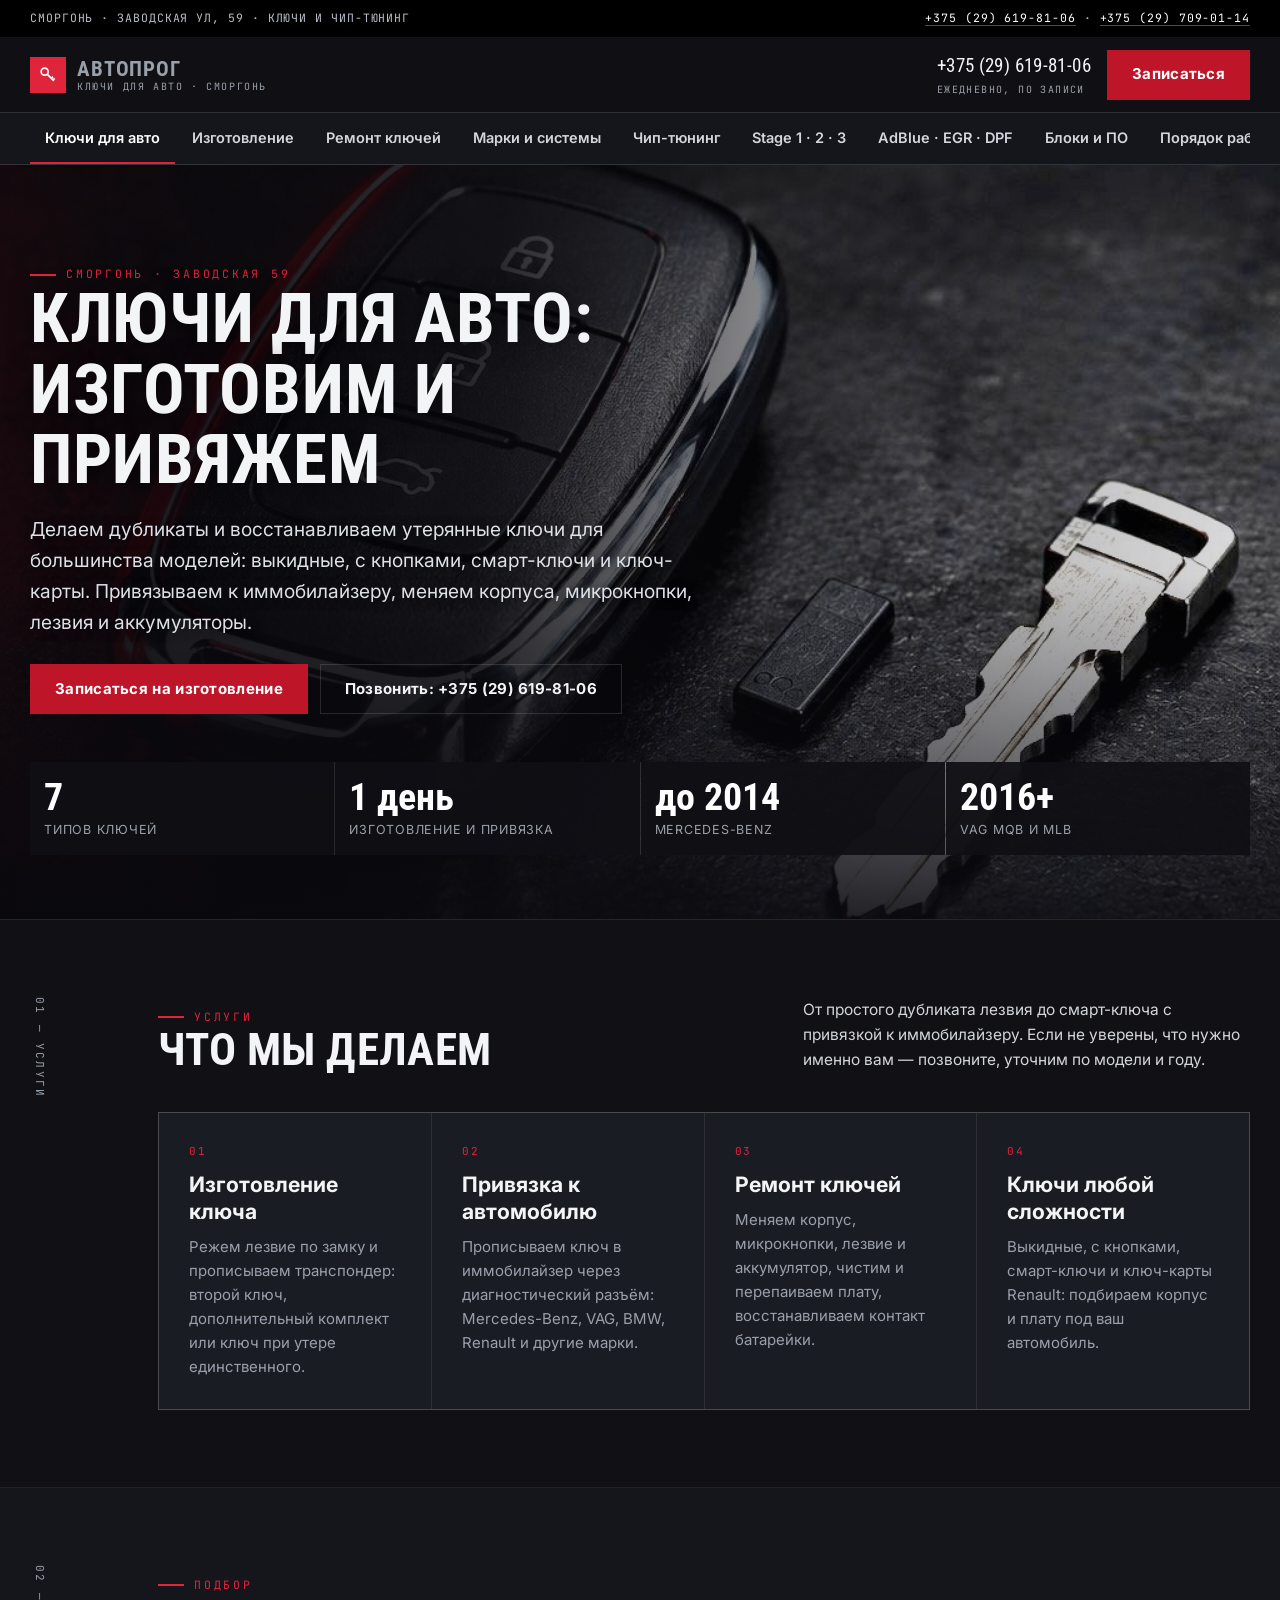
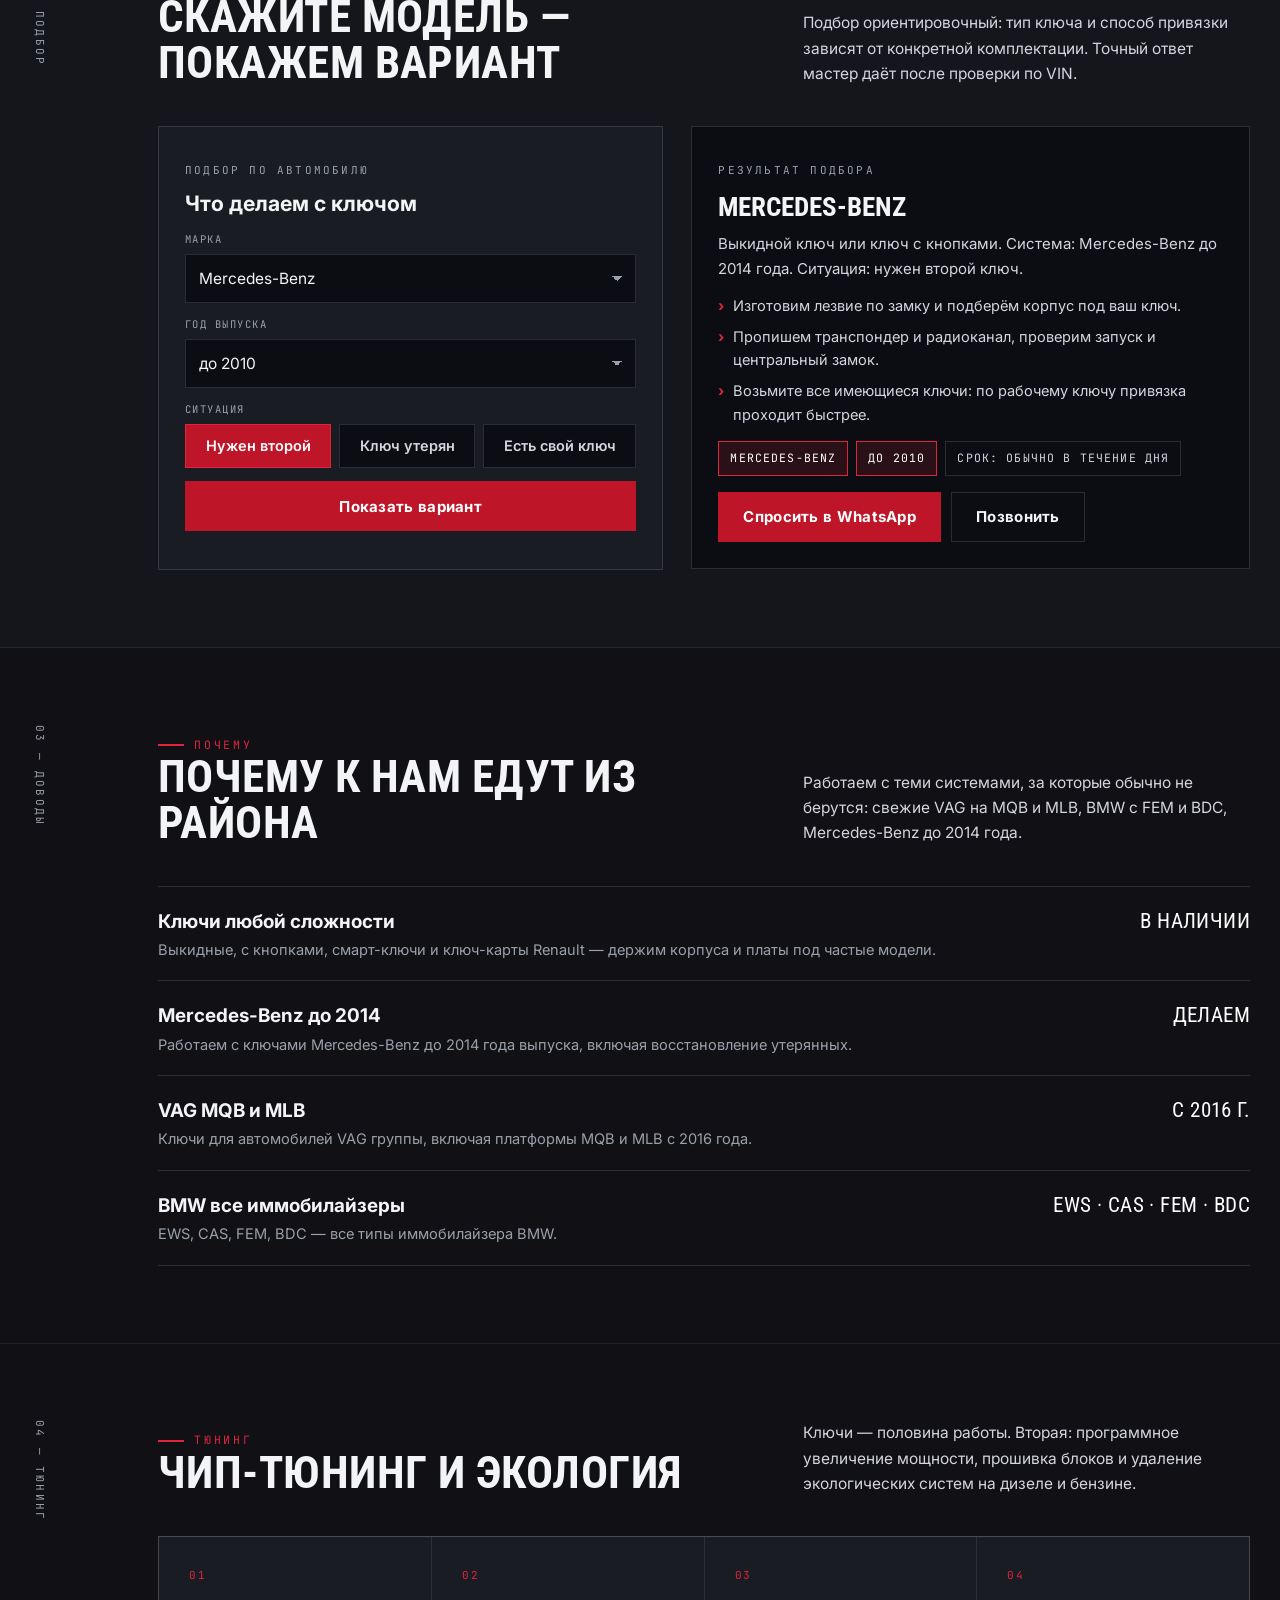
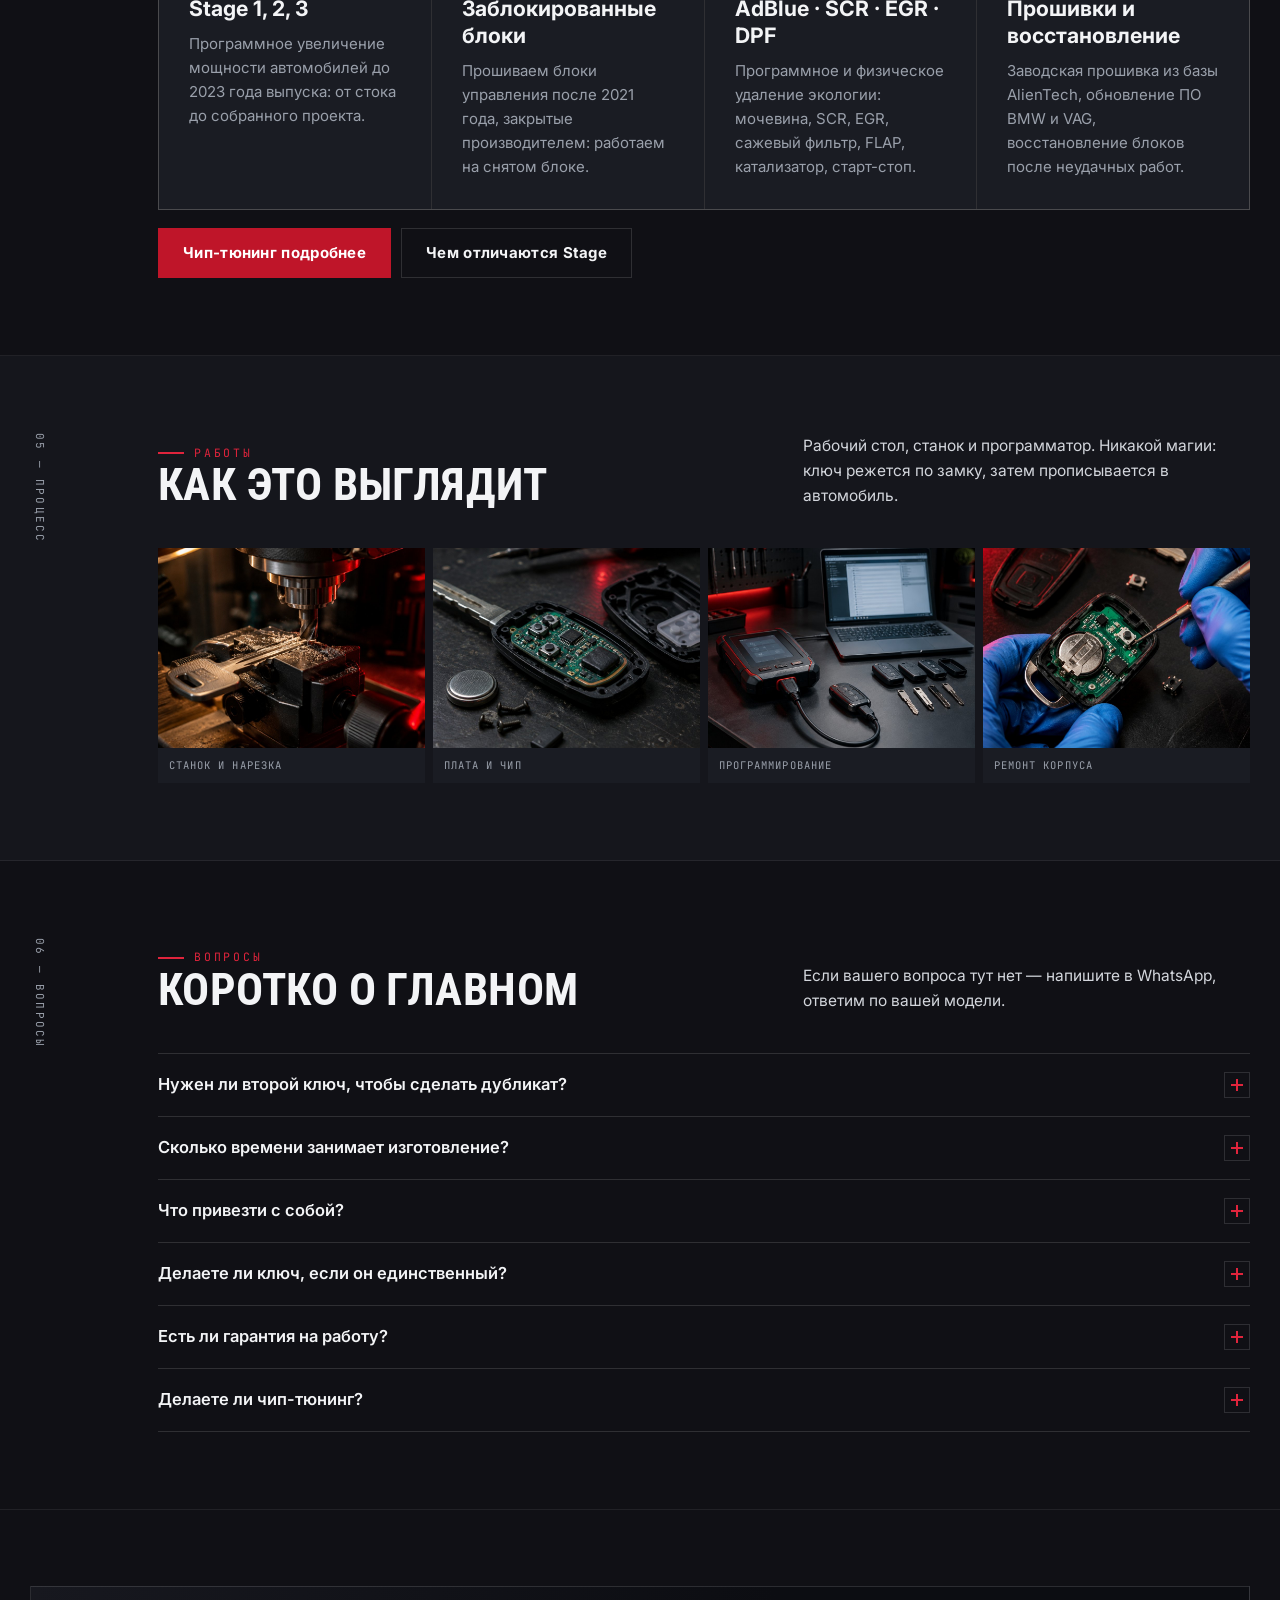
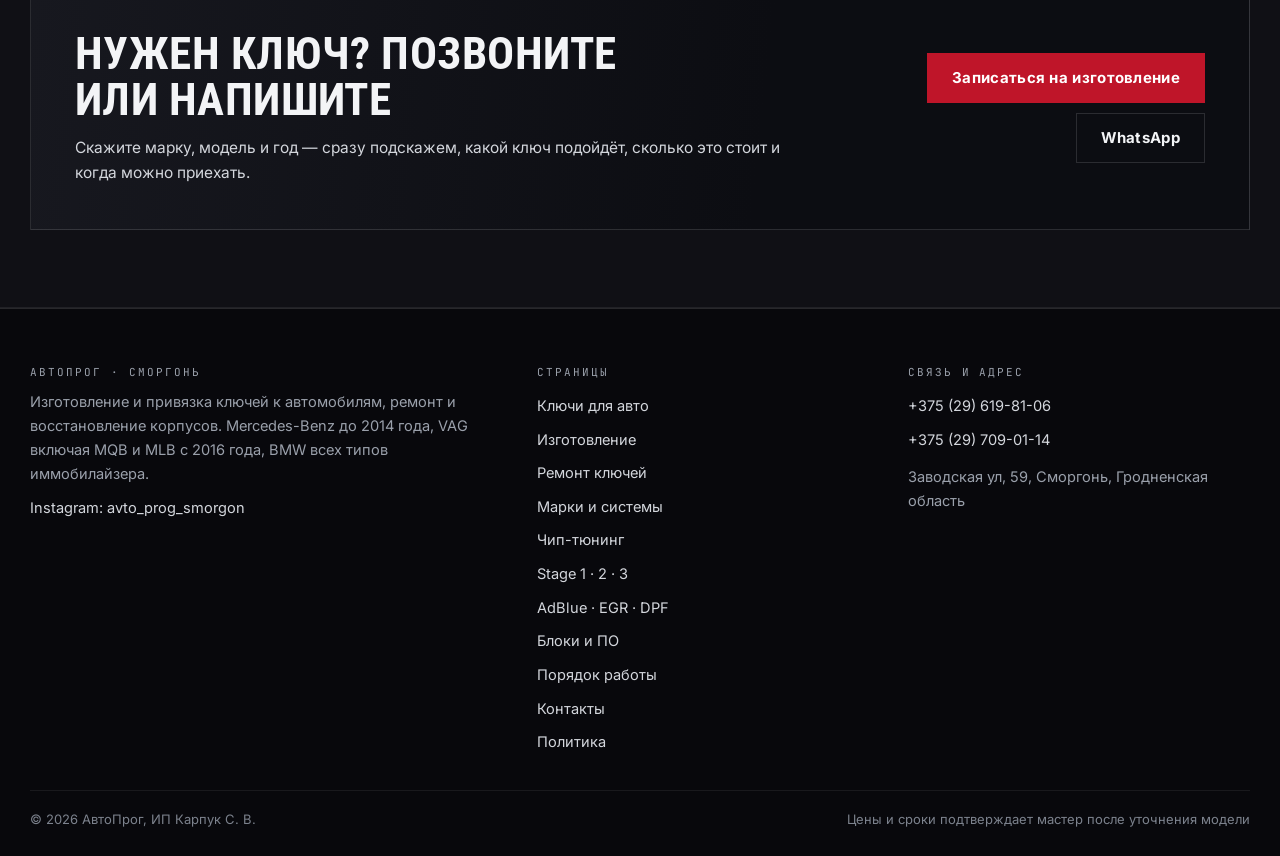
==== commit 58d55a94: "Добавлен чип-тюнинг: 4 страницы (чип-тюнинг, Stage, экология, блоки и ПО), блок на главной, меню 11 " ====
--- a/index.html
+++ b/index.html
@@ -29,7 +29,7 @@
 <link rel="stylesheet" href="assets/css/site.v1.css">
 </head><body>
 <div class="topbar"><div class="wrap topbar__in">
-<span>Сморгонь · Заводская ул, 59 · изготовление и ремонт ключей</span>
+<span>Сморгонь · Заводская ул, 59 · ключи и чип-тюнинг</span>
 <span><a href="tel:+375296198106">+375 (29) 619-81-06</a> · <a href="tel:+375297090114">+375 (29) 709-01-14</a></span>
 </div></div>
 <header class="hdr"><div class="wrap hdr__in">
@@ -39,14 +39,14 @@
 <a class="btn" href="kontakty.html">Записаться</a>
 <button class="burger" id="burger" aria-label="Меню" aria-expanded="false" aria-controls="drawer"><span></span><span></span><span></span></button>
 </div></header>
-<nav class="strip" aria-label="Страницы"><div class="wrap strip__in"><a href="index.html" aria-current="page">Ключи для авто</a><a href="izgotovlenie.html">Изготовление</a><a href="remont.html">Ремонт ключей</a><a href="marki.html">Марки и системы</a><a href="poryadok.html">Порядок работы</a><a href="kontakty.html">Контакты</a><a href="politika.html">Политика</a></div></nav>
+<nav class="strip" aria-label="Страницы"><div class="wrap strip__in"><a href="index.html" aria-current="page">Ключи для авто</a><a href="izgotovlenie.html">Изготовление</a><a href="remont.html">Ремонт ключей</a><a href="marki.html">Марки и системы</a><a href="chip-tyuning.html">Чип-тюнинг</a><a href="stage.html">Stage 1 · 2 · 3</a><a href="ekologiya.html">AdBlue · EGR · DPF</a><a href="bloki.html">Блоки и ПО</a><a href="poryadok.html">Порядок работы</a><a href="kontakty.html">Контакты</a><a href="politika.html">Политика</a></div></nav>
 <main>
-<section class="hero"><div class="hero__bg"><img src="assets/img/hero.jpg" alt="Смарт-ключ автомобиля с чипом на тёмном верстаке" fetchpriority="high"></div><div class="wrap hero__in"><span class="kick">Сморгонь · Заводская 59</span><h1>Ключи для авто: изготовим и привяжем</h1><p class="hero__lead">Делаем дубликаты и восстанавливаем утерянные ключи для большинства моделей: выкидные, с кнопками, смарт-ключи и ключ-карты. Привязываем к иммобилайзеру, меняем корпуса, микрокнопки, лезвия и аккумуляторы.</p><div class="hero__cta"><a class="btn" href="kontakty.html">Записаться на изготовление</a><a class="btn btn--ghost" href="tel:+375296198106">Позвонить: +375 (29) 619-81-06</a></div><div class="hero__figs"><div><b>7</b><span>типов ключей</span></div><div><b>1 день</b><span>изготовление и привязка</span></div><div><b>до 2014</b><span>Mercedes-Benz</span></div><div><b>2016+</b><span>VAG MQB и MLB</span></div></div></div></section><section class="band "><div class="wrap"><div class="sect sect--side"><div class="sect__side"><span class="mono">01 — услуги</span></div><div class="sect__main"><div class="sect__head"><div><span class="kick">Услуги</span><h2>Что мы делаем</h2></div><p>От простого дубликата лезвия до смарт-ключа с привязкой к иммобилайзеру. Если не уверены, что нужно именно вам — позвоните, уточним по модели и году.</p></div><div class="cards"><div class="card"><span class="card__n">01</span><h3>Изготовление ключа</h3><p>Режем лезвие по замку и прописываем транспондер: второй ключ, дополнительный комплект или ключ при утере единственного.</p></div><div class="card"><span class="card__n">02</span><h3>Привязка к автомобилю</h3><p>Прописываем ключ в иммобилайзер через диагностический разъём: Mercedes-Benz, VAG, BMW, Renault и другие марки.</p></div><div class="card"><span class="card__n">03</span><h3>Ремонт ключей</h3><p>Меняем корпус, микрокнопки, лезвие и аккумулятор, чистим и перепаиваем плату, восстанавливаем контакт батарейки.</p></div><div class="card"><span class="card__n">04</span><h3>Ключи любой сложности</h3><p>Выкидные, с кнопками, смарт-ключи и ключ-карты Renault: подбираем корпус и плату под ваш автомобиль.</p></div></div></div></div></div></section><section class="band band--alt"><div class="wrap"><div class="sect sect--side"><div class="sect__side"><span class="mono">02 — подбор</span></div><div class="sect__main"><div class="sect__head"><div><span class="kick">Подбор</span><h2>Скажите модель — покажем вариант</h2></div><p>Подбор ориентировочный: тип ключа и способ привязки зависят от конкретной комплектации. Точный ответ мастер даёт после проверки по VIN.</p></div><div class="pick"><div class="pick__form"><span class="mono">Подбор по автомобилю</span><h3 style="margin:8px 0 14px">Что делаем с ключом</h3><div class="fld"><label for="keyMake">Марка</label><select id="keyMake"><option value="mercedes">Mercedes-Benz</option><option value="vag">Volkswagen, Audi, Skoda, Seat</option><option value="bmw">BMW</option><option value="renault">Renault</option><option value="other">Другая марка</option></select></div><div class="fld"><label for="keyYear">Год выпуска</label><select id="keyYear"><option value="old">до 2010</option><option value="mid">2011–2015</option><option value="new">2016–2019</option><option value="fresh">2020 и новее</option></select></div><div class="fld"><label>Ситуация</label><div class="seg" id="keySeg"><button type="button" data-t="second" aria-pressed="true">Нужен второй</button><button type="button" data-t="lost" aria-pressed="false">Ключ утерян</button><button type="button" data-t="bind" aria-pressed="false">Есть свой ключ</button></div></div><button class="btn" type="button" id="pickGo" style="width:100%">Показать вариант</button><p class="msg" id="pickMsg"></p></div><div class="pick__out" id="pickOut"></div></div></div></div></div></section><section class="band "><div class="wrap"><div class="sect sect--side"><div class="sect__side"><span class="mono">03 — доводы</span></div><div class="sect__main"><div class="sect__head"><div><span class="kick">Почему</span><h2>Почему к нам едут из района</h2></div><p>Работаем с теми системами, за которые обычно не берутся: свежие VAG на MQB и MLB, BMW с FEM и BDC, Mercedes-Benz до 2014 года.</p></div><div class="rows"><div class="row"><div><h3>Ключи любой сложности</h3><p>Выкидные, с кнопками, смарт-ключи и ключ-карты Renault — держим корпуса и платы под частые модели.</p></div><span class="row__p">в наличии</span></div><div class="row"><div><h3>Mercedes-Benz до 2014</h3><p>Работаем с ключами Mercedes-Benz до 2014 года выпуска, включая восстановление утерянных.</p></div><span class="row__p">делаем</span></div><div class="row"><div><h3>VAG MQB и MLB</h3><p>Ключи для автомобилей VAG группы, включая платформы MQB и MLB с 2016 года.</p></div><span class="row__p">с 2016 г.</span></div><div class="row"><div><h3>BMW все иммобилайзеры</h3><p>EWS, CAS, FEM, BDC — все типы иммобилайзера BMW.</p></div><span class="row__p">EWS · CAS · FEM · BDC</span></div></div></div></div></div></section><section class="band band--alt"><div class="wrap"><div class="sect sect--side"><div class="sect__side"><span class="mono">04 — процесс</span></div><div class="sect__main"><div class="sect__head"><div><span class="kick">Работы</span><h2>Как это выглядит</h2></div><p>Рабочий стол, станок и программатор. Никакой магии: ключ режется по замку, затем прописывается в автомобиль.</p></div><div class="gal"><figure><img src="assets/img/machine.jpg" alt="Станок для нарезки лезвия ключа" loading="lazy"><figcaption>Станок и нарезка</figcaption></figure><figure><img src="assets/img/chip.jpg" alt="Открытый ключ: плата, микрокнопки и чип" loading="lazy"><figcaption>Плата и чип</figcaption></figure><figure><img src="assets/img/bench.jpg" alt="Программатор и ноутбук на верстаке" loading="lazy"><figcaption>Программирование</figcaption></figure><figure><img src="assets/img/repair.jpg" alt="Замена микрокнопки в корпусе ключа" loading="lazy"><figcaption>Ремонт корпуса</figcaption></figure></div></div></div></div></section><section class="band "><div class="wrap"><div class="sect sect--side"><div class="sect__side"><span class="mono">05 — вопросы</span></div><div class="sect__main"><div class="sect__head"><div><span class="kick">Вопросы</span><h2>Коротко о главном</h2></div><p>Если вашего вопроса тут нет — напишите в WhatsApp, ответим по вашей модели.</p></div><div class="faq"><div class="faq__i" data-open="false"><button class="faq__q" type="button" aria-expanded="false">Нужен ли второй ключ, чтобы сделать дубликат?<i></i></button><div class="faq__a"><p>Для большинства автомобилей да: привязка нового ключа идёт через уже существующий рабочий ключ. Если ключ единственный или утерян, способ зависит от модели — уточните по телефону.</p></div></div><div class="faq__i" data-open="false"><button class="faq__q" type="button" aria-expanded="false">Сколько времени занимает изготовление?<i></i></button><div class="faq__a"><p>Обычно в течение дня, при наличии корпуса и чипа под вашу модель. По редким комплектациям срок может быть больше — предупредим заранее.</p></div></div><div class="faq__i" data-open="false"><button class="faq__q" type="button" aria-expanded="false">Что привезти с собой?<i></i></button><div class="faq__a"><p>Автомобиль, документы на него и все имеющиеся ключи. Для привязки машина нужна на месте: прописываем ключ в её иммобилайзер.</p></div></div><div class="faq__i" data-open="false"><button class="faq__q" type="button" aria-expanded="false">Делаете ли ключ, если он единственный?<i></i></button><div class="faq__a"><p>Да, для большинства моделей. Способ зависит от системы: где-то достаточно данных по VIN, где-то нужен демонтаж блока.</p></div></div><div class="faq__i" data-open="false"><button class="faq__q" type="button" aria-expanded="false">Есть ли гарантия на работу?<i></i></button><div class="faq__a"><p>На изготовление и привязку даём гарантию: если ключ перестал работать не по вашей вине, разберёмся и исправим.</p></div></div></div></div></div></div></section><section class="band"><div class="wrap"><div class="cta"><div><h2>Нужен ключ? Позвоните или напишите</h2><p>Скажите марку, модель и год — сразу подскажем, какой ключ подойдёт, сколько это стоит и когда можно приехать.</p></div><div class="cta__act"><a class="btn" href="kontakty.html">Записаться на изготовление</a><a class="btn btn--ghost" href="https://wa.me/375296198106">WhatsApp</a></div></div></div></section></main>
+<section class="hero"><div class="hero__bg"><img src="assets/img/hero.jpg" alt="Смарт-ключ автомобиля с чипом на тёмном верстаке" fetchpriority="high"></div><div class="wrap hero__in"><span class="kick">Сморгонь · Заводская 59</span><h1>Ключи для авто: изготовим и привяжем</h1><p class="hero__lead">Делаем дубликаты и восстанавливаем утерянные ключи для большинства моделей: выкидные, с кнопками, смарт-ключи и ключ-карты. Привязываем к иммобилайзеру, меняем корпуса, микрокнопки, лезвия и аккумуляторы.</p><div class="hero__cta"><a class="btn" href="kontakty.html">Записаться на изготовление</a><a class="btn btn--ghost" href="tel:+375296198106">Позвонить: +375 (29) 619-81-06</a></div><div class="hero__figs"><div><b>7</b><span>типов ключей</span></div><div><b>1 день</b><span>изготовление и привязка</span></div><div><b>до 2014</b><span>Mercedes-Benz</span></div><div><b>2016+</b><span>VAG MQB и MLB</span></div></div></div></section><section class="band "><div class="wrap"><div class="sect sect--side"><div class="sect__side"><span class="mono">01 — услуги</span></div><div class="sect__main"><div class="sect__head"><div><span class="kick">Услуги</span><h2>Что мы делаем</h2></div><p>От простого дубликата лезвия до смарт-ключа с привязкой к иммобилайзеру. Если не уверены, что нужно именно вам — позвоните, уточним по модели и году.</p></div><div class="cards"><div class="card"><span class="card__n">01</span><h3>Изготовление ключа</h3><p>Режем лезвие по замку и прописываем транспондер: второй ключ, дополнительный комплект или ключ при утере единственного.</p></div><div class="card"><span class="card__n">02</span><h3>Привязка к автомобилю</h3><p>Прописываем ключ в иммобилайзер через диагностический разъём: Mercedes-Benz, VAG, BMW, Renault и другие марки.</p></div><div class="card"><span class="card__n">03</span><h3>Ремонт ключей</h3><p>Меняем корпус, микрокнопки, лезвие и аккумулятор, чистим и перепаиваем плату, восстанавливаем контакт батарейки.</p></div><div class="card"><span class="card__n">04</span><h3>Ключи любой сложности</h3><p>Выкидные, с кнопками, смарт-ключи и ключ-карты Renault: подбираем корпус и плату под ваш автомобиль.</p></div></div></div></div></div></section><section class="band band--alt"><div class="wrap"><div class="sect sect--side"><div class="sect__side"><span class="mono">02 — подбор</span></div><div class="sect__main"><div class="sect__head"><div><span class="kick">Подбор</span><h2>Скажите модель — покажем вариант</h2></div><p>Подбор ориентировочный: тип ключа и способ привязки зависят от конкретной комплектации. Точный ответ мастер даёт после проверки по VIN.</p></div><div class="pick"><div class="pick__form"><span class="mono">Подбор по автомобилю</span><h3 style="margin:8px 0 14px">Что делаем с ключом</h3><div class="fld"><label for="keyMake">Марка</label><select id="keyMake"><option value="mercedes">Mercedes-Benz</option><option value="vag">Volkswagen, Audi, Skoda, Seat</option><option value="bmw">BMW</option><option value="renault">Renault</option><option value="other">Другая марка</option></select></div><div class="fld"><label for="keyYear">Год выпуска</label><select id="keyYear"><option value="old">до 2010</option><option value="mid">2011–2015</option><option value="new">2016–2019</option><option value="fresh">2020 и новее</option></select></div><div class="fld"><label>Ситуация</label><div class="seg" id="keySeg"><button type="button" data-t="second" aria-pressed="true">Нужен второй</button><button type="button" data-t="lost" aria-pressed="false">Ключ утерян</button><button type="button" data-t="bind" aria-pressed="false">Есть свой ключ</button></div></div><button class="btn" type="button" id="pickGo" style="width:100%">Показать вариант</button><p class="msg" id="pickMsg"></p></div><div class="pick__out" id="pickOut"></div></div></div></div></div></section><section class="band "><div class="wrap"><div class="sect sect--side"><div class="sect__side"><span class="mono">03 — доводы</span></div><div class="sect__main"><div class="sect__head"><div><span class="kick">Почему</span><h2>Почему к нам едут из района</h2></div><p>Работаем с теми системами, за которые обычно не берутся: свежие VAG на MQB и MLB, BMW с FEM и BDC, Mercedes-Benz до 2014 года.</p></div><div class="rows"><div class="row"><div><h3>Ключи любой сложности</h3><p>Выкидные, с кнопками, смарт-ключи и ключ-карты Renault — держим корпуса и платы под частые модели.</p></div><span class="row__p">в наличии</span></div><div class="row"><div><h3>Mercedes-Benz до 2014</h3><p>Работаем с ключами Mercedes-Benz до 2014 года выпуска, включая восстановление утерянных.</p></div><span class="row__p">делаем</span></div><div class="row"><div><h3>VAG MQB и MLB</h3><p>Ключи для автомобилей VAG группы, включая платформы MQB и MLB с 2016 года.</p></div><span class="row__p">с 2016 г.</span></div><div class="row"><div><h3>BMW все иммобилайзеры</h3><p>EWS, CAS, FEM, BDC — все типы иммобилайзера BMW.</p></div><span class="row__p">EWS · CAS · FEM · BDC</span></div></div></div></div></div></section><section class="band "><div class="wrap"><div class="sect sect--side"><div class="sect__side"><span class="mono">04 — тюнинг</span></div><div class="sect__main"><div class="sect__head"><div><span class="kick">Тюнинг</span><h2>Чип-тюнинг и экология</h2></div><p>Ключи — половина работы. Вторая: программное увеличение мощности, прошивка блоков и удаление экологических систем на дизеле и бензине.</p></div><div class="cards"><div class="card"><span class="card__n">01</span><h3>Stage 1, 2, 3</h3><p>Программное увеличение мощности автомобилей до 2023 года выпуска: от стока до собранного проекта.</p></div><div class="card"><span class="card__n">02</span><h3>Заблокированные блоки</h3><p>Прошиваем блоки управления после 2021 года, закрытые производителем: работаем на снятом блоке.</p></div><div class="card"><span class="card__n">03</span><h3>AdBlue · SCR · EGR · DPF</h3><p>Программное и физическое удаление экологии: мочевина, SCR, EGR, сажевый фильтр, FLAP, катализатор, старт-стоп.</p></div><div class="card"><span class="card__n">04</span><h3>Прошивки и восстановление</h3><p>Заводская прошивка из базы AlienTech, обновление ПО BMW и VAG, восстановление блоков после неудачных работ.</p></div></div><div style="display:flex;gap:10px;flex-wrap:wrap;margin-top:18px"><a class="btn" href="chip-tyuning.html">Чип-тюнинг подробнее</a><a class="btn btn--ghost" href="stage.html">Чем отличаются Stage</a></div></div></div></div></section><section class="band band--alt"><div class="wrap"><div class="sect sect--side"><div class="sect__side"><span class="mono">05 — процесс</span></div><div class="sect__main"><div class="sect__head"><div><span class="kick">Работы</span><h2>Как это выглядит</h2></div><p>Рабочий стол, станок и программатор. Никакой магии: ключ режется по замку, затем прописывается в автомобиль.</p></div><div class="gal"><figure><img src="assets/img/machine.jpg" alt="Станок для нарезки лезвия ключа" loading="lazy"><figcaption>Станок и нарезка</figcaption></figure><figure><img src="assets/img/chip.jpg" alt="Открытый ключ: плата, микрокнопки и чип" loading="lazy"><figcaption>Плата и чип</figcaption></figure><figure><img src="assets/img/bench.jpg" alt="Программатор и ноутбук на верстаке" loading="lazy"><figcaption>Программирование</figcaption></figure><figure><img src="assets/img/repair.jpg" alt="Замена микрокнопки в корпусе ключа" loading="lazy"><figcaption>Ремонт корпуса</figcaption></figure></div></div></div></div></section><section class="band "><div class="wrap"><div class="sect sect--side"><div class="sect__side"><span class="mono">06 — вопросы</span></div><div class="sect__main"><div class="sect__head"><div><span class="kick">Вопросы</span><h2>Коротко о главном</h2></div><p>Если вашего вопроса тут нет — напишите в WhatsApp, ответим по вашей модели.</p></div><div class="faq"><div class="faq__i" data-open="false"><button class="faq__q" type="button" aria-expanded="false">Нужен ли второй ключ, чтобы сделать дубликат?<i></i></button><div class="faq__a"><p>Для большинства автомобилей да: привязка нового ключа идёт через уже существующий рабочий ключ. Если ключ единственный или утерян, способ зависит от модели — уточните по телефону.</p></div></div><div class="faq__i" data-open="false"><button class="faq__q" type="button" aria-expanded="false">Сколько времени занимает изготовление?<i></i></button><div class="faq__a"><p>Обычно в течение дня, при наличии корпуса и чипа под вашу модель. По редким комплектациям срок может быть больше — предупредим заранее.</p></div></div><div class="faq__i" data-open="false"><button class="faq__q" type="button" aria-expanded="false">Что привезти с собой?<i></i></button><div class="faq__a"><p>Автомобиль, документы на него и все имеющиеся ключи. Для привязки машина нужна на месте: прописываем ключ в её иммобилайзер.</p></div></div><div class="faq__i" data-open="false"><button class="faq__q" type="button" aria-expanded="false">Делаете ли ключ, если он единственный?<i></i></button><div class="faq__a"><p>Да, для большинства моделей. Способ зависит от системы: где-то достаточно данных по VIN, где-то нужен демонтаж блока.</p></div></div><div class="faq__i" data-open="false"><button class="faq__q" type="button" aria-expanded="false">Есть ли гарантия на работу?<i></i></button><div class="faq__a"><p>На изготовление и привязку даём гарантию: если ключ перестал работать не по вашей вине, разберёмся и исправим.</p></div></div><div class="faq__i" data-open="false"><button class="faq__q" type="button" aria-expanded="false">Делаете ли чип-тюнинг?<i></i></button><div class="faq__a"><p>Да: программное увеличение мощности до 2023 года выпуска, Stage 1–3, прошивка заблокированных блоков после 2021 года, удаление AdBlue, SCR, EGR, DPF и FLAP, обновление ПО BMW и VAG.</p></div></div></div></div></div></div></section><section class="band"><div class="wrap"><div class="cta"><div><h2>Нужен ключ? Позвоните или напишите</h2><p>Скажите марку, модель и год — сразу подскажем, какой ключ подойдёт, сколько это стоит и когда можно приехать.</p></div><div class="cta__act"><a class="btn" href="kontakty.html">Записаться на изготовление</a><a class="btn btn--ghost" href="https://wa.me/375296198106">WhatsApp</a></div></div></div></section></main>
 <footer class="foot"><div class="wrap">
 <div class="foot__grid">
 <div><h4>АвтоПрог · Сморгонь</h4><p>Изготовление и привязка ключей к автомобилям, ремонт и восстановление корпусов. Mercedes-Benz до 2014 года, VAG включая MQB и MLB с 2016 года, BMW всех типов иммобилайзера.</p>
 <p style="margin-top:10px"><a href="https://www.instagram.com/avto_prog_smorgon/" target="_blank" rel="noopener" style="padding:0">Instagram: avto_prog_smorgon</a></p></div>
-<div><h4>Страницы</h4><a href="index.html">Ключи для авто</a><a href="izgotovlenie.html">Изготовление</a><a href="remont.html">Ремонт ключей</a><a href="marki.html">Марки и системы</a><a href="poryadok.html">Порядок работы</a><a href="kontakty.html">Контакты</a><a href="politika.html">Политика</a></div>
+<div><h4>Страницы</h4><a href="index.html">Ключи для авто</a><a href="izgotovlenie.html">Изготовление</a><a href="remont.html">Ремонт ключей</a><a href="marki.html">Марки и системы</a><a href="chip-tyuning.html">Чип-тюнинг</a><a href="stage.html">Stage 1 · 2 · 3</a><a href="ekologiya.html">AdBlue · EGR · DPF</a><a href="bloki.html">Блоки и ПО</a><a href="poryadok.html">Порядок работы</a><a href="kontakty.html">Контакты</a><a href="politika.html">Политика</a></div>
 <div><h4>Связь и адрес</h4>
 <a href="tel:+375296198106">+375 (29) 619-81-06</a><a href="tel:+375297090114">+375 (29) 709-01-14</a>
 <p style="margin-top:8px">Заводская ул, 59, Сморгонь, Гродненская область</p></div>
@@ -61,7 +61,7 @@
 </div>
 <div class="drawer" id="drawer" data-open="false" aria-hidden="true"><div class="drawer__inner">
 <div class="drawer__top"><span class="mono">Меню</span><button class="drawer__close" id="drawerClose" aria-label="Закрыть меню"></button></div>
-<a href="index.html">Ключи для авто</a><a href="izgotovlenie.html">Изготовление</a><a href="remont.html">Ремонт ключей</a><a href="marki.html">Марки и системы</a><a href="poryadok.html">Порядок работы</a><a href="kontakty.html">Контакты</a><a href="politika.html">Политика</a>
+<a href="index.html">Ключи для авто</a><a href="izgotovlenie.html">Изготовление</a><a href="remont.html">Ремонт ключей</a><a href="marki.html">Марки и системы</a><a href="chip-tyuning.html">Чип-тюнинг</a><a href="stage.html">Stage 1 · 2 · 3</a><a href="ekologiya.html">AdBlue · EGR · DPF</a><a href="bloki.html">Блоки и ПО</a><a href="poryadok.html">Порядок работы</a><a href="kontakty.html">Контакты</a><a href="politika.html">Политика</a>
 <a class="btn" href="https://wa.me/375296198106" target="_blank" rel="noopener" style="margin-top:18px">Написать в WhatsApp</a>
 </div></div>
 <script src="assets/js/main.v1.js" defer></script>
--- a/assets/css/site.v1.css
+++ b/assets/css/site.v1.css
@@ -204,3 +204,60 @@
 .is-locked{overflow:hidden}
 [hidden]{display:none!important}
 @media(prefers-reduced-motion:reduce){*{transition:none!important;animation:none!important}}
+
+
+/* ==== чип-тюнинг ==== */
+.stage3{display:grid;gap:1px;background:var(--line);border:1px solid var(--line)}
+@media(min-width:820px){.stage3{grid-template-columns:repeat(3,1fr)}}
+.stage3__i{background:var(--panel);padding:clamp(18px,2.4vw,26px);display:flex;flex-direction:column;gap:8px;position:relative}
+.stage3__i[data-pick="true"]{background:#20222C;box-shadow:inset 0 0 0 1px var(--red)}
+.stage3__t{display:flex;align-items:baseline;gap:8px}
+.stage3__t b{font-family:var(--f-d);font-size:1.5rem;text-transform:uppercase;letter-spacing:.02em;color:#fff}
+.stage3__t span{font-family:var(--f-m);font-size:10.5px;letter-spacing:.16em;text-transform:uppercase;color:var(--red)}
+.stage3__i p{font-size:14.8px;color:var(--mut);line-height:1.55}
+.stage3__l{margin-top:auto;padding-top:10px;border-top:1px solid var(--line2);font-family:var(--f-m);font-size:10.5px;letter-spacing:.12em;text-transform:uppercase;color:var(--ink2)}
+
+/* график */
+.dyno{background:#0C0D12;border:1px solid var(--line);padding:clamp(14px,2vw,22px)}
+.dyno svg{display:block;width:100%;height:auto}
+.dyno .grid line{stroke:rgba(255,255,255,.07);stroke-width:1}
+.dyno .axis{stroke:rgba(255,255,255,.25);stroke-width:1}
+.dyno .stock{fill:none;stroke:#7C828D;stroke-width:2.4;stroke-dasharray:6 5}
+.dyno .tuned{fill:none;stroke:var(--red);stroke-width:3;stroke-linecap:round;transition:d .5s ease}
+.dyno .lbl{font-family:var(--f-m);font-size:10px;letter-spacing:.1em;text-transform:uppercase;fill:#9AA0AB}
+.dyno .leg{display:flex;gap:16px;flex-wrap:wrap;margin-top:12px;font-family:var(--f-m);font-size:10.5px;letter-spacing:.1em;text-transform:uppercase;color:var(--ink2)}
+.dyno .leg i{display:inline-block;width:22px;height:3px;margin-right:7px;vertical-align:middle}
+.dyno__seg{display:flex;gap:7px;flex-wrap:wrap;margin-bottom:12px}
+.dyno__seg button{flex:1 1 auto;min-height:42px;padding:0 12px;background:#0C0D12;border:1px solid var(--line);color:var(--ink2);font:600 13.5px/1 var(--f-t);cursor:pointer}
+.dyno__seg button[aria-pressed="true"]{background:var(--red-d);border-color:var(--red);color:#fff}
+
+/* сборщик работ */
+.build{display:grid;gap:14px}
+@media(min-width:900px){.build{grid-template-columns:minmax(0,1.15fr) minmax(0,.85fr);align-items:start}}
+.build__list{display:grid;gap:1px;background:var(--line);border:1px solid var(--line)}
+.build__row{display:flex;align-items:flex-start;gap:11px;background:var(--panel);padding:13px 15px;cursor:pointer}
+.build__row:hover{background:var(--panel2)}
+.build__row input{width:19px;height:19px;margin:2px 0 0;accent-color:var(--red);flex:none}
+.build__row b{display:block;font:600 15px/1.3 var(--f-t);color:#fff}
+.build__row span{display:block;font-size:13.4px;color:var(--mut);margin-top:2px}
+.build__out{background:#0C0D12;border:1px solid var(--line);padding:clamp(16px,2.2vw,22px);position:sticky;top:110px}
+.build__out h3{font-family:var(--f-d);font-size:1.3rem;text-transform:uppercase;margin-bottom:6px}
+.build__out p{font-size:14.4px;color:var(--ink2)}
+.build__cnt{display:flex;align-items:baseline;gap:8px;margin:12px 0}
+.build__cnt b{font-family:var(--f-d);font-size:2rem;color:var(--red);line-height:1}
+.build__cnt span{font-family:var(--f-m);font-size:10.5px;letter-spacing:.12em;text-transform:uppercase;color:var(--mut)}
+@media(max-width:899px){.build__out{position:static}}
+
+/* плашка предупреждения */
+.note{background:rgba(224,36,60,.07);border:1px solid rgba(224,36,60,.35);border-left:3px solid var(--red);padding:clamp(15px,2vw,20px)}
+.note h3{font-family:var(--f-t);font-weight:700;font-size:15.5px;text-transform:none;letter-spacing:0;color:#fff;margin-bottom:5px}
+.note p{font-size:14.4px;color:var(--ink2);line-height:1.6}
+
+/* спецификация */
+.spec{width:100%;border-collapse:collapse;font-size:14.6px}
+.spec th,.spec td{text-align:left;padding:11px 12px;border-bottom:1px solid var(--line2);vertical-align:top}
+.spec th{font-family:var(--f-m);font-size:10.5px;letter-spacing:.12em;text-transform:uppercase;color:var(--mut);font-weight:400}
+.spec td:first-child{color:#fff;font-weight:600}
+.spec td{color:var(--ink2)}
+.spec tr:hover td{background:rgba(255,255,255,.03)}
+.spec__wrap{overflow-x:auto;border:1px solid var(--line)}
